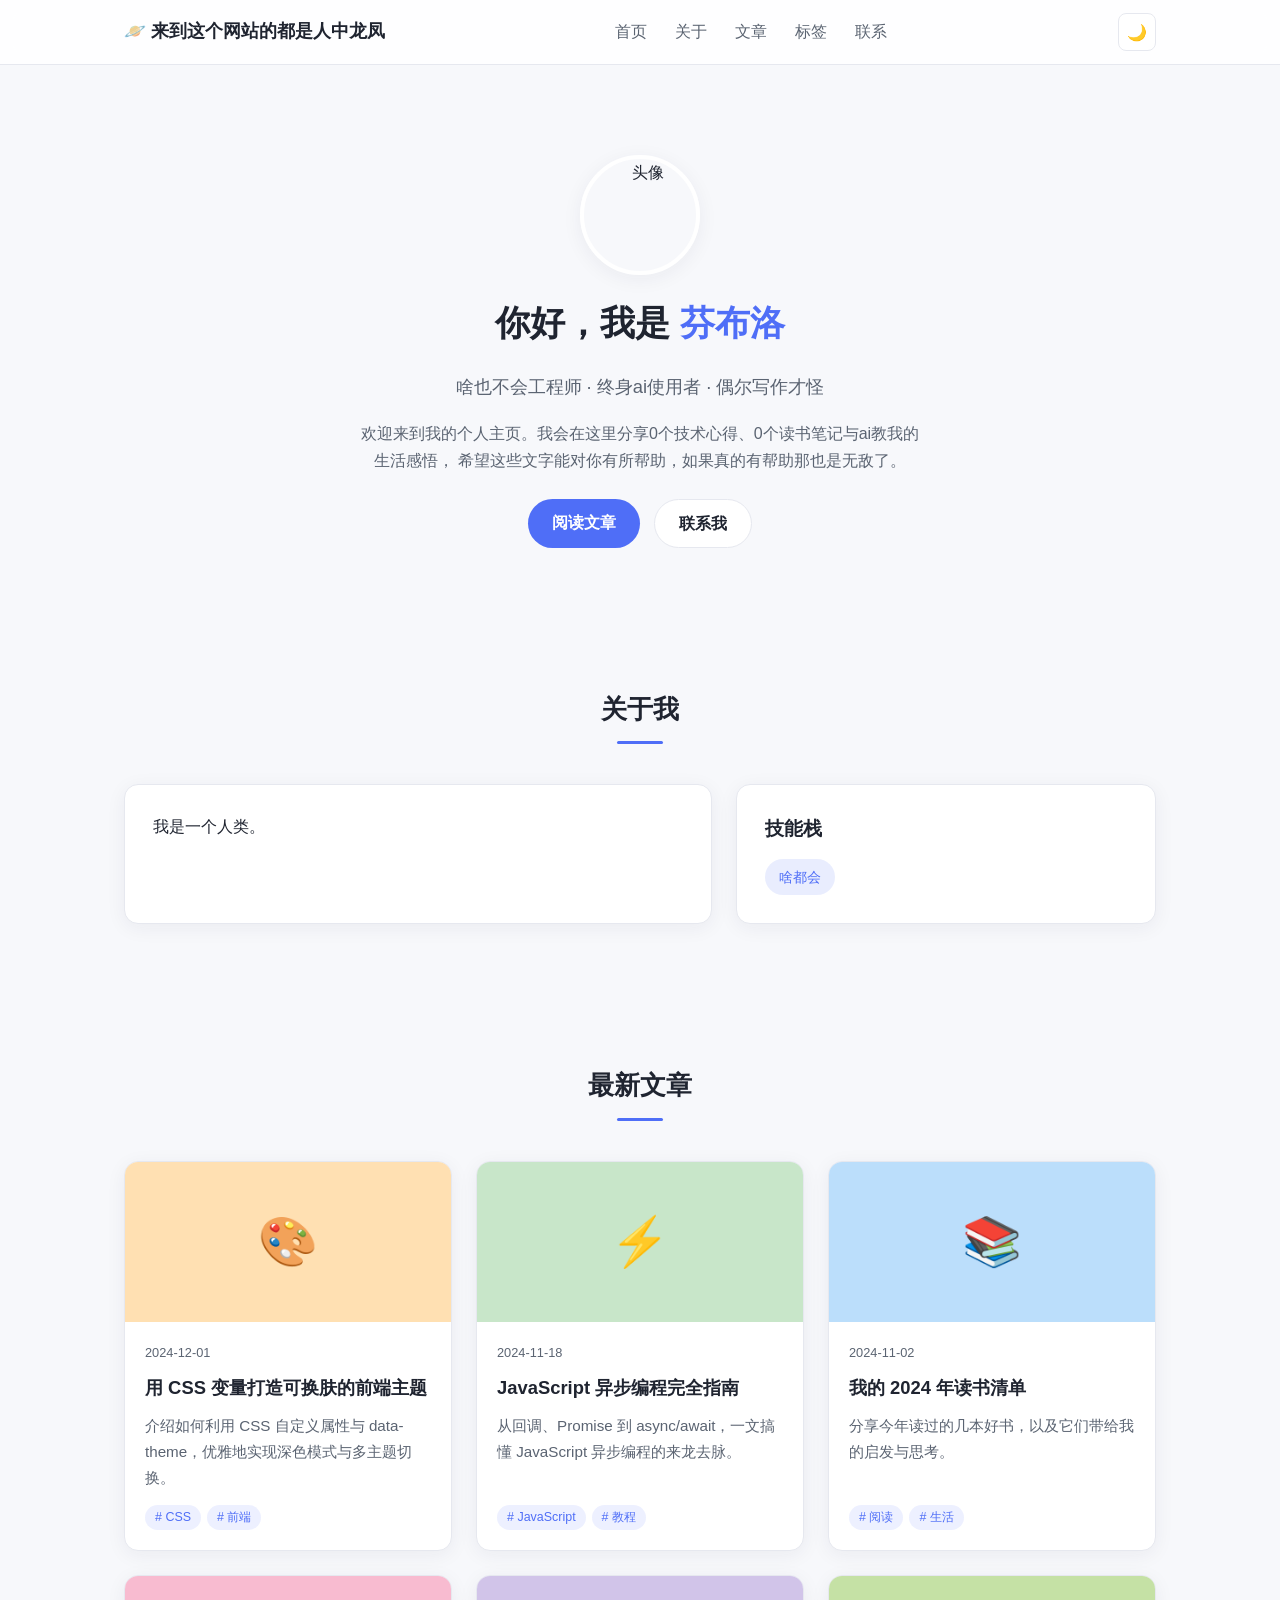
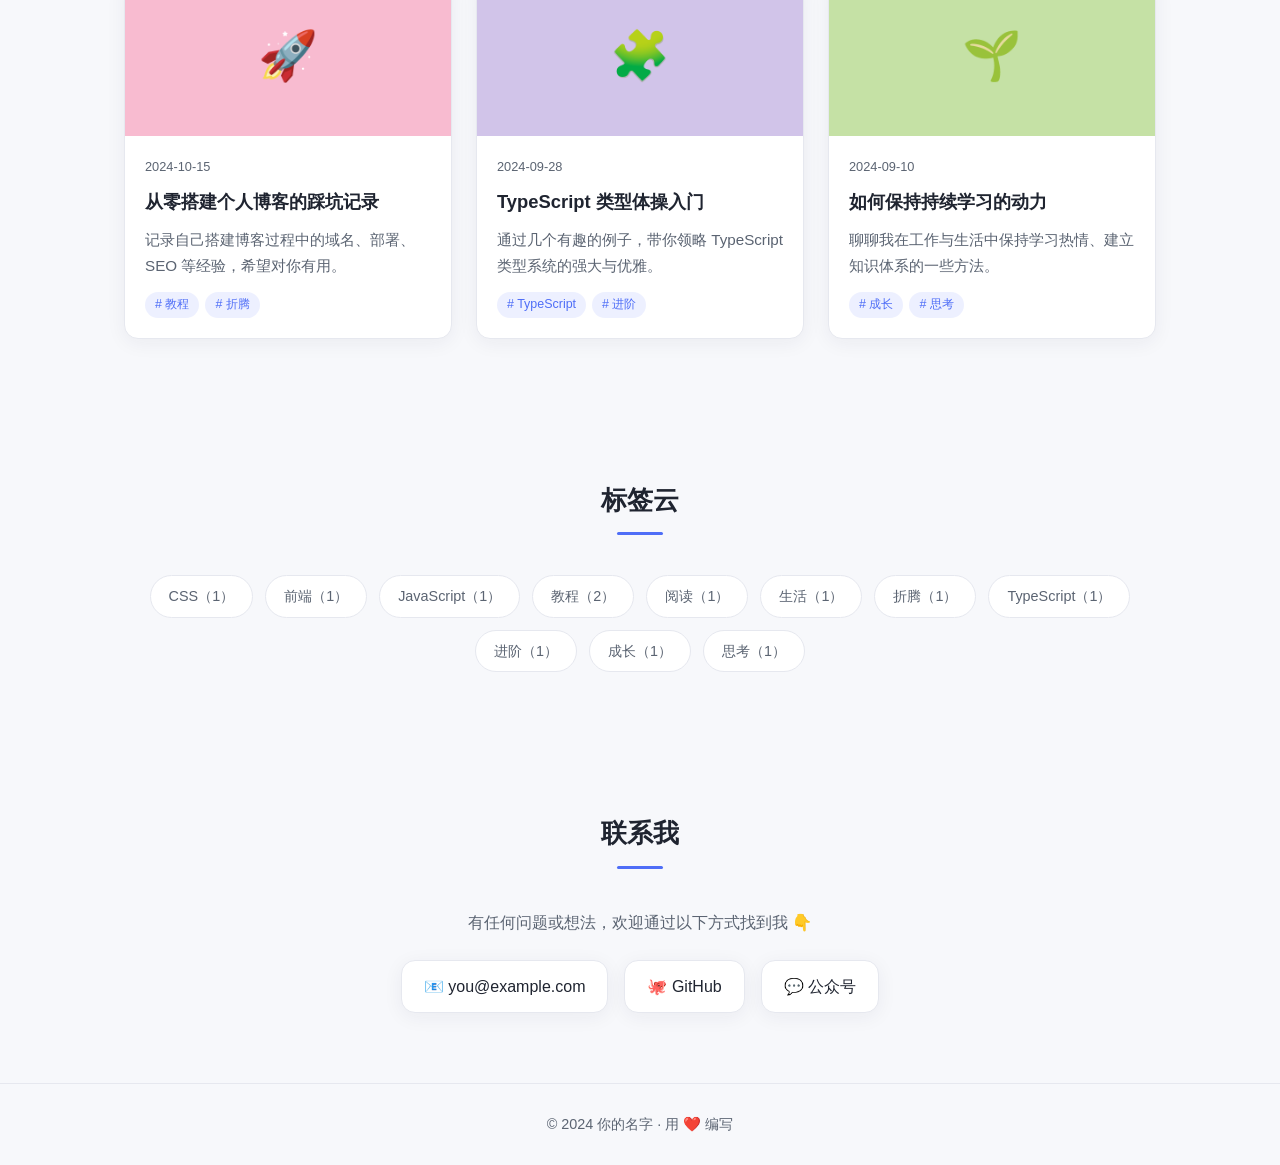
==== index.html @ d8d68918 "simplify about and remove social links" ====
<!DOCTYPE html>
<html lang="zh-CN" data-theme="light">
<head>
  <meta charset="UTF-8" />
  <meta name="viewport" content="width=device-width, initial-scale=1.0" />
  <meta name="description" content="个人博客主页 — 记录技术、生活与思考" />
  <title>来到这个网站的都是人中龙凤</title>
  <link rel="stylesheet" href="styles.css" />
</head>
<body>
  <header class="site-header">
    <div class="container header-inner">
      <a href="#top" class="logo">🪐 来到这个网站的都是人中龙凤</a>
      <nav class="main-nav" id="mainNav">
        <a href="#home">首页</a>
        <a href="#about">关于</a>
        <a href="#posts">文章</a>
        <a href="#tags">标签</a>
        <a href="#contact">联系</a>
      </nav>
      <div class="header-actions">
        <button class="theme-toggle" id="themeToggle" aria-label="切换主题">🌙</button>
        <button class="menu-toggle" id="menuToggle" aria-label="菜单">☰</button>
      </div>
    </div>
  </header>

  <main id="top">
    <!-- Hero -->
    <section class="hero" id="home">
      <div class="container hero-inner">
        <img class="avatar" src="https://api.dicebear.com/7.x/thumbs/svg?seed=blog" alt="头像" />
        <h1 class="hero-name">你好，我是 <span class="highlight">芬布洛</span></h1>
        <p class="hero-title">啥也不会工程师 · 终身ai使用者 · 偶尔写作才怪</p>
        <p class="hero-desc">
          欢迎来到我的个人主页。我会在这里分享0个技术心得、0个读书笔记与ai教我的生活感悟，
          希望这些文字能对你有所帮助，如果真的有帮助那也是无敌了。
        </p>
        <div class="hero-btns">
          <a class="btn btn-primary" href="#posts">阅读文章</a>
          <a class="btn btn-ghost" href="#contact">联系我</a>
        </div>
      </div>
    </section>

    <!-- About -->
    <section class="section" id="about">
      <div class="container">
        <h2 class="section-title">关于我</h2>
        <div class="about-grid">
          <div class="about-card">
            <p>我是一个人类。</p>
          </div>
          <div class="about-card">
            <h3>技能栈</h3>
            <div class="skills">
              <span class="skill">啥都会</span>
            </div>
          </div>
        </div>
      </div>
    </section>

    <!-- Posts -->
    <section class="section" id="posts">
      <div class="container">
        <h2 class="section-title">最新文章</h2>
        <div class="posts-grid" id="postsGrid"><!-- 由 JS 渲染 --></div>
      </div>
    </section>

    <!-- Tags -->
    <section class="section" id="tags">
      <div class="container">
        <h2 class="section-title">标签云</h2>
        <div class="tags-cloud" id="tagsCloud"></div>
      </div>
    </section>

    <!-- Contact -->
    <section class="section" id="contact">
      <div class="container">
        <h2 class="section-title">联系我</h2>
        <p class="contact-text">有任何问题或想法，欢迎通过以下方式找到我 👇</p>
        <div class="contact-links">
          <a class="contact-link" href="mailto:you@example.com">📧 you@example.com</a>
          <a class="contact-link" href="#">🐙 GitHub</a>
          <a class="contact-link" href="#">💬 公众号</a>
        </div>
      </div>
    </section>
  </main>

  <footer class="site-footer">
    <div class="container">
      <p>© 2024 你的名字 · 用 ❤️ 编写</p>
    </div>
  </footer>

  <script src="script.js"></script>
</body>
</html>
---- styles.css ----
:root {
  --bg: #f7f8fb;
  --surface: #ffffff;
  --text: #1f2430;
  --text-muted: #5b6472;
  --primary: #4f6ef7;
  --primary-hover: #3a56d6;
  --border: #e6e8ef;
  --shadow: 0 4px 20px rgba(30, 40, 70, 0.06);
  --radius: 14px;
  --max-w: 1080px;
}

[data-theme="dark"] {
  --bg: #12141c;
  --surface: #1b1e29;
  --text: #e8eaf1;
  --text-muted: #a3a9b8;
  --primary: #6c83ff;
  --primary-hover: #8094ff;
  --border: #2a2e3d;
  --shadow: 0 4px 20px rgba(0, 0, 0, 0.35);
}

* { box-sizing: border-box; margin: 0; padding: 0; }

html { scroll-behavior: smooth; }

body {
  font-family: -apple-system, BlinkMacSystemFont, "Segoe UI", "PingFang SC",
    "Hiragino Sans GB", "Microsoft YaHei", sans-serif;
  background: var(--bg);
  color: var(--text);
  line-height: 1.7;
  transition: background 0.3s, color 0.3s;
}

a { color: var(--primary); text-decoration: none; }
a:hover { color: var(--primary-hover); }

.container { max-width: var(--max-w); margin: 0 auto; padding: 0 24px; }

/* Header */
.site-header {
  position: sticky;
  top: 0;
  z-index: 100;
  background: color-mix(in srgb, var(--surface) 85%, transparent);
  backdrop-filter: blur(10px);
  border-bottom: 1px solid var(--border);
}
.header-inner { display: flex; align-items: center; justify-content: space-between; height: 64px; }
.logo { font-size: 1.1rem; font-weight: 700; color: var(--text); }
.main-nav { display: flex; gap: 28px; }
.main-nav a { color: var(--text-muted); font-weight: 500; }
.main-nav a:hover { color: var(--primary); }
.header-actions { display: flex; align-items: center; gap: 8px; }
.theme-toggle, .menu-toggle {
  border: 1px solid var(--border);
  background: var(--surface);
  color: var(--text);
  border-radius: 8px;
  width: 38px; height: 38px;
  cursor: pointer;
  font-size: 1rem;
}
.menu-toggle { display: none; }

/* Hero */
.hero { padding: 90px 0 70px; text-align: center; }
.hero-inner { display: flex; flex-direction: column; align-items: center; gap: 18px; }
.avatar { width: 120px; height: 120px; border-radius: 50%; border: 4px solid var(--surface); box-shadow: var(--shadow); }
.hero-name { font-size: 2.2rem; }
.highlight { color: var(--primary); }
.hero-title { font-size: 1.15rem; color: var(--text-muted); }
.hero-desc { max-width: 560px; color: var(--text-muted); }
.hero-btns { display: flex; gap: 14px; margin-top: 6px; }
.btn {
  padding: 10px 24px;
  border-radius: 999px;
  font-weight: 600;
  transition: all 0.2s;
}
.btn-primary { background: var(--primary); color: #fff; }
.btn-primary:hover { background: var(--primary-hover); color: #fff; }
.btn-ghost { border: 1px solid var(--border); color: var(--text); background: var(--surface); }
.btn-ghost:hover { border-color: var(--primary); color: var(--primary); }
.hero-social { display: flex; gap: 18px; color: var(--text-muted); }

/* Sections */
.section { padding: 70px 0; }
.section-title { font-size: 1.6rem; text-align: center; margin-bottom: 40px; position: relative; }
.section-title::after {
  content: ""; display: block; width: 46px; height: 3px;
  background: var(--primary); margin: 10px auto 0; border-radius: 2px;
}

/* About */
.about-grid { display: grid; grid-template-columns: 1.4fr 1fr; gap: 24px; }
.about-card {
  background: var(--surface); border: 1px solid var(--border);
  border-radius: var(--radius); padding: 28px; box-shadow: var(--shadow);
}
.about-card h3 { margin-bottom: 14px; }
.about-list { list-style: none; margin-top: 16px; }
.about-list li { padding: 4px 0; color: var(--text-muted); }
.skills { display: flex; flex-wrap: wrap; gap: 10px; }
.skill {
  background: color-mix(in srgb, var(--primary) 12%, transparent);
  color: var(--primary); padding: 6px 14px; border-radius: 999px;
  font-size: 0.9rem; font-weight: 500;
}

/* Posts */
.posts-grid { display: grid; grid-template-columns: repeat(auto-fill, minmax(280px, 1fr)); gap: 24px; }
.post-card {
  background: var(--surface); border: 1px solid var(--border);
  border-radius: var(--radius); overflow: hidden; box-shadow: var(--shadow);
  display: flex; flex-direction: column;
  transition: transform 0.2s, box-shadow 0.2s;
}
.post-card:hover { transform: translateY(-4px); box-shadow: 0 10px 28px rgba(30, 40, 70, 0.12); }
.post-cover { height: 160px; display: flex; align-items: center; justify-content: center; font-size: 3rem; }
.post-body { padding: 20px; flex: 1; display: flex; flex-direction: column; }
.post-date { font-size: 0.8rem; color: var(--text-muted); margin-bottom: 8px; }
.post-title { font-size: 1.15rem; margin-bottom: 10px; }
.post-title a { color: var(--text); }
.post-title a:hover { color: var(--primary); }
.post-excerpt { color: var(--text-muted); font-size: 0.95rem; flex: 1; }
.post-tags { display: flex; flex-wrap: wrap; gap: 6px; margin-top: 14px; }
.post-tag { font-size: 0.78rem; color: var(--primary); background: color-mix(in srgb, var(--primary) 10%, transparent); padding: 2px 10px; border-radius: 999px; }

/* Tags cloud */
.tags-cloud { display: flex; flex-wrap: wrap; justify-content: center; gap: 12px; }
.tag-pill {
  padding: 8px 18px; border-radius: 999px; border: 1px solid var(--border);
  background: var(--surface); cursor: pointer; font-size: 0.9rem;
  transition: all 0.2s; color: var(--text-muted);
}
.tag-pill:hover { border-color: var(--primary); color: var(--primary); }

/* Contact */
.contact-text { text-align: center; color: var(--text-muted); margin-bottom: 24px; }
.contact-links { display: flex; flex-wrap: wrap; justify-content: center; gap: 16px; }
.contact-link {
  padding: 12px 22px; border-radius: var(--radius); background: var(--surface);
  border: 1px solid var(--border); box-shadow: var(--shadow); color: var(--text);
}
.contact-link:hover { border-color: var(--primary); color: var(--primary); }

/* Footer */
.site-footer { border-top: 1px solid var(--border); padding: 28px 0; text-align: center; color: var(--text-muted); font-size: 0.9rem; }

/* Responsive */
@media (max-width: 720px) {
  .menu-toggle { display: block; }
  .main-nav {
    position: absolute; top: 64px; left: 0; right: 0;
    flex-direction: column; gap: 0;
    background: var(--surface); border-bottom: 1px solid var(--border);
    display: none;
  }
  .main-nav.open { display: flex; }
  .main-nav a { padding: 14px 24px; border-top: 1px solid var(--border); }
  .about-grid { grid-template-columns: 1fr; }
  .hero-name { font-size: 1.7rem; }
}
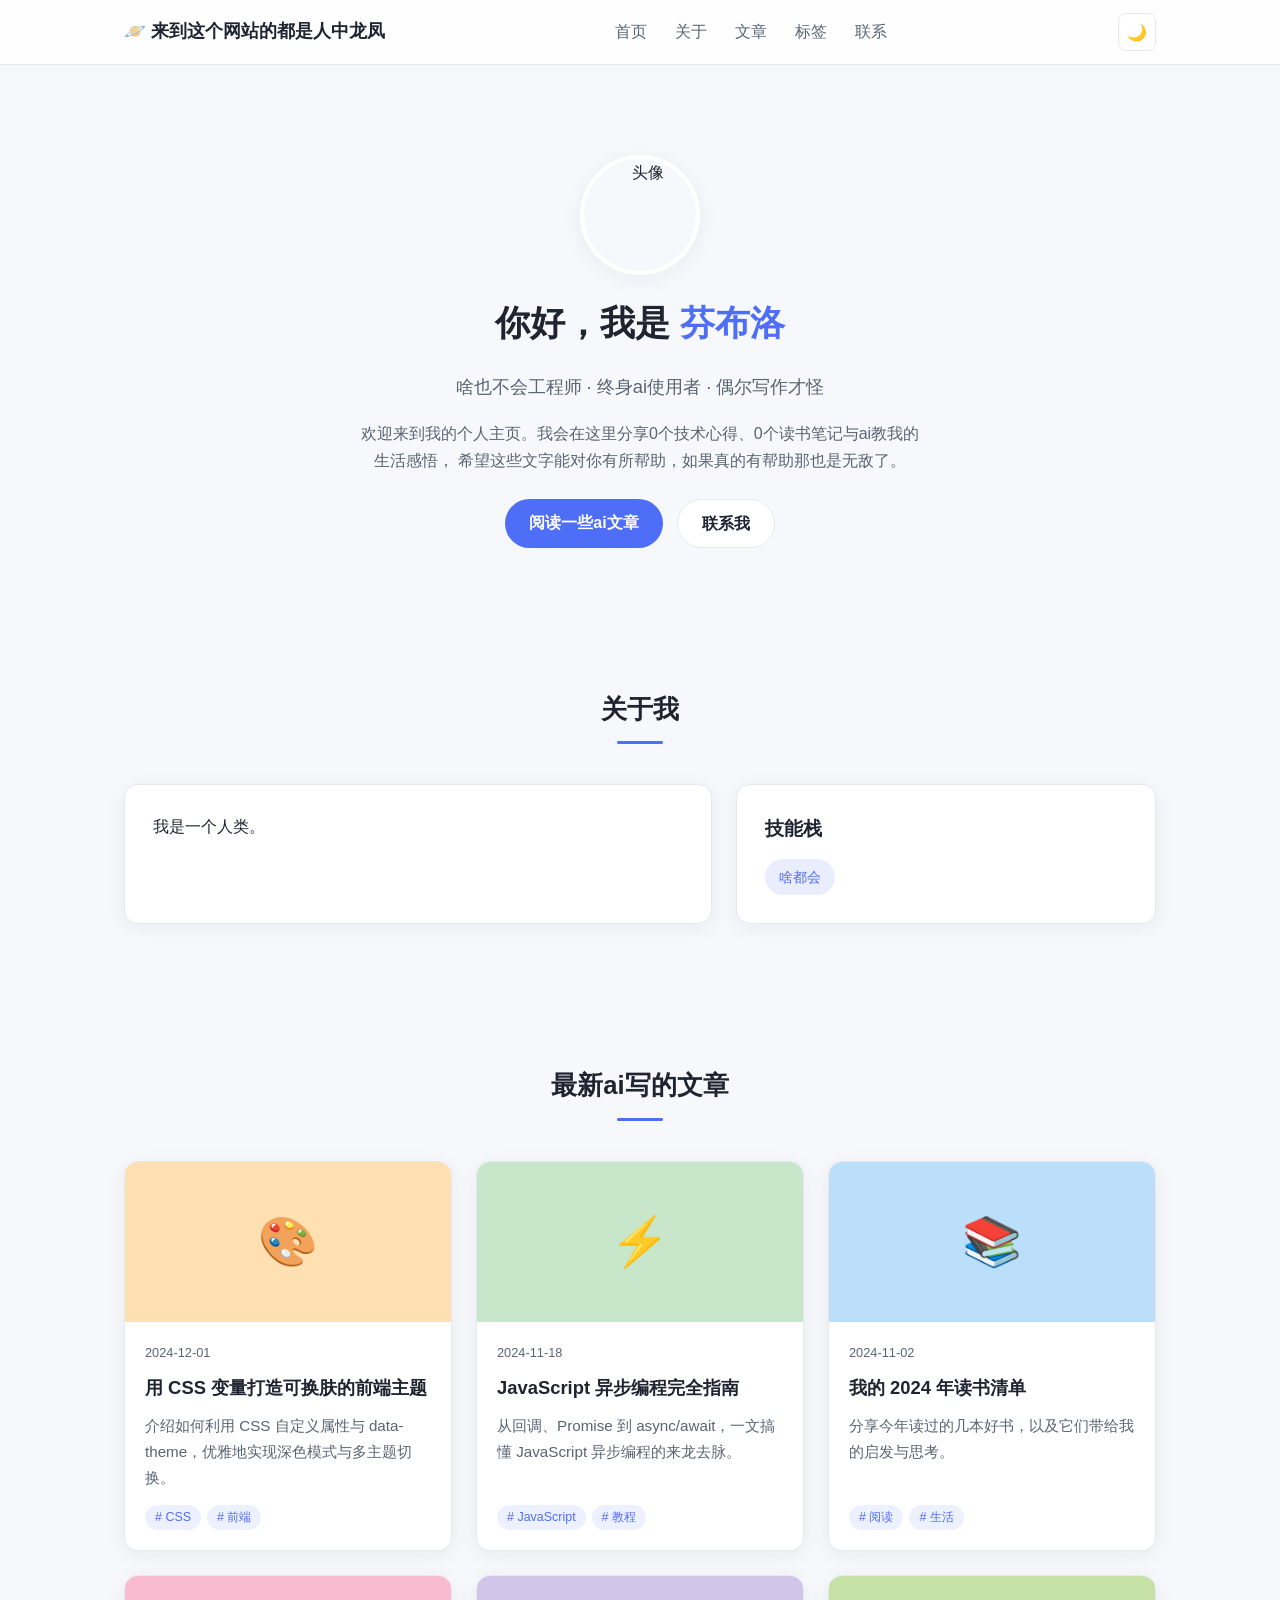
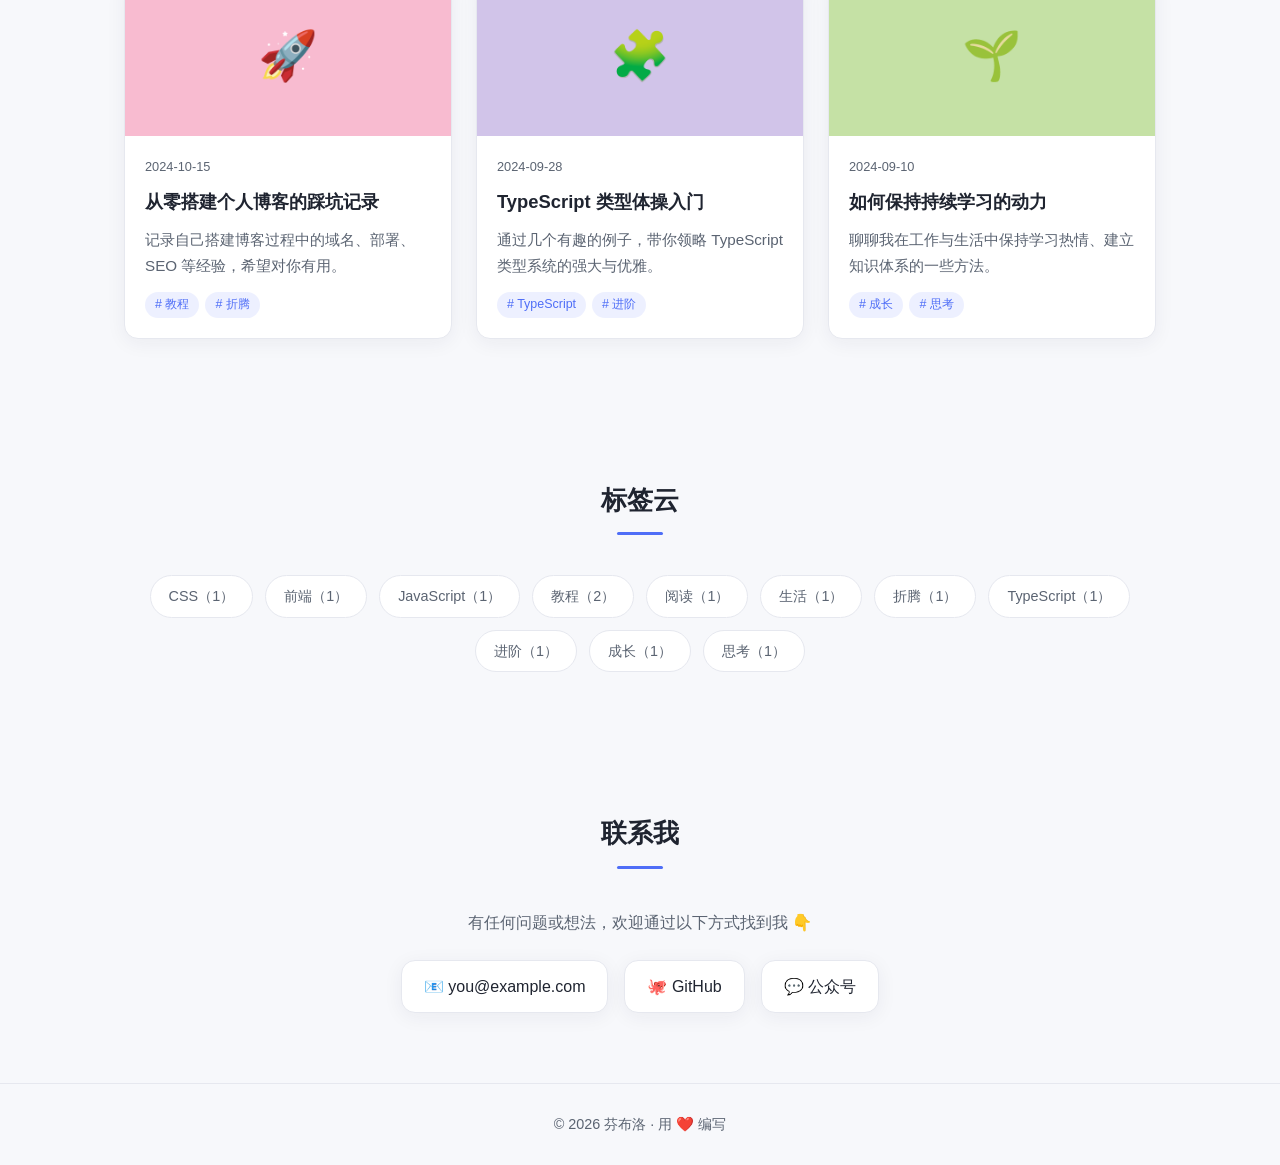
==== commit db90c698: "update index.html" ====
--- a/index.html
+++ b/index.html
@@ -37,7 +37,7 @@
           希望这些文字能对你有所帮助，如果真的有帮助那也是无敌了。
         </p>
         <div class="hero-btns">
-          <a class="btn btn-primary" href="#posts">阅读文章</a>
+          <a class="btn btn-primary" href="#posts">阅读一些ai文章</a>
           <a class="btn btn-ghost" href="#contact">联系我</a>
         </div>
       </div>
@@ -64,7 +64,7 @@
     <!-- Posts -->
     <section class="section" id="posts">
       <div class="container">
-        <h2 class="section-title">最新文章</h2>
+        <h2 class="section-title">最新ai写的文章</h2>
         <div class="posts-grid" id="postsGrid"><!-- 由 JS 渲染 --></div>
       </div>
     </section>
@@ -93,7 +93,7 @@
 
   <footer class="site-footer">
     <div class="container">
-      <p>© 2024 你的名字 · 用 ❤️ 编写</p>
+      <p>© 2026 芬布洛 · 用 ❤️ 编写</p>
     </div>
   </footer>
 
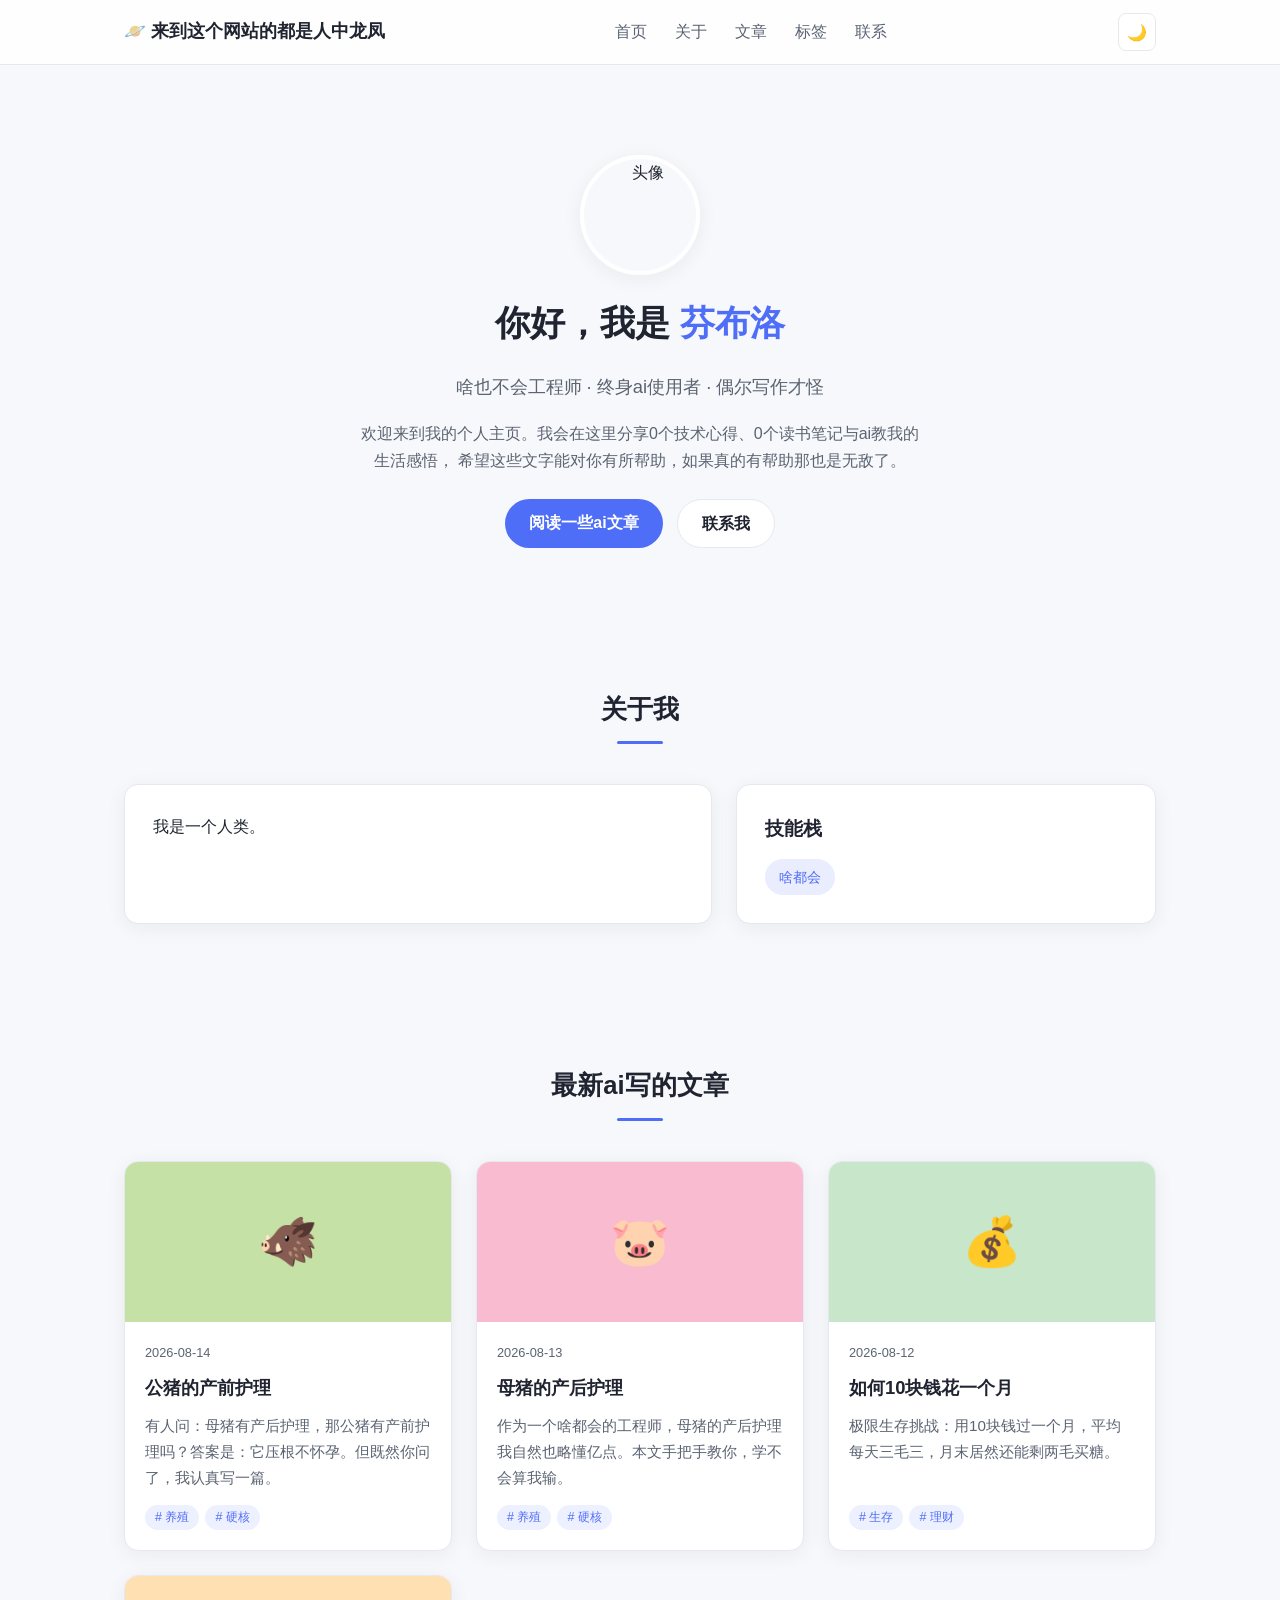
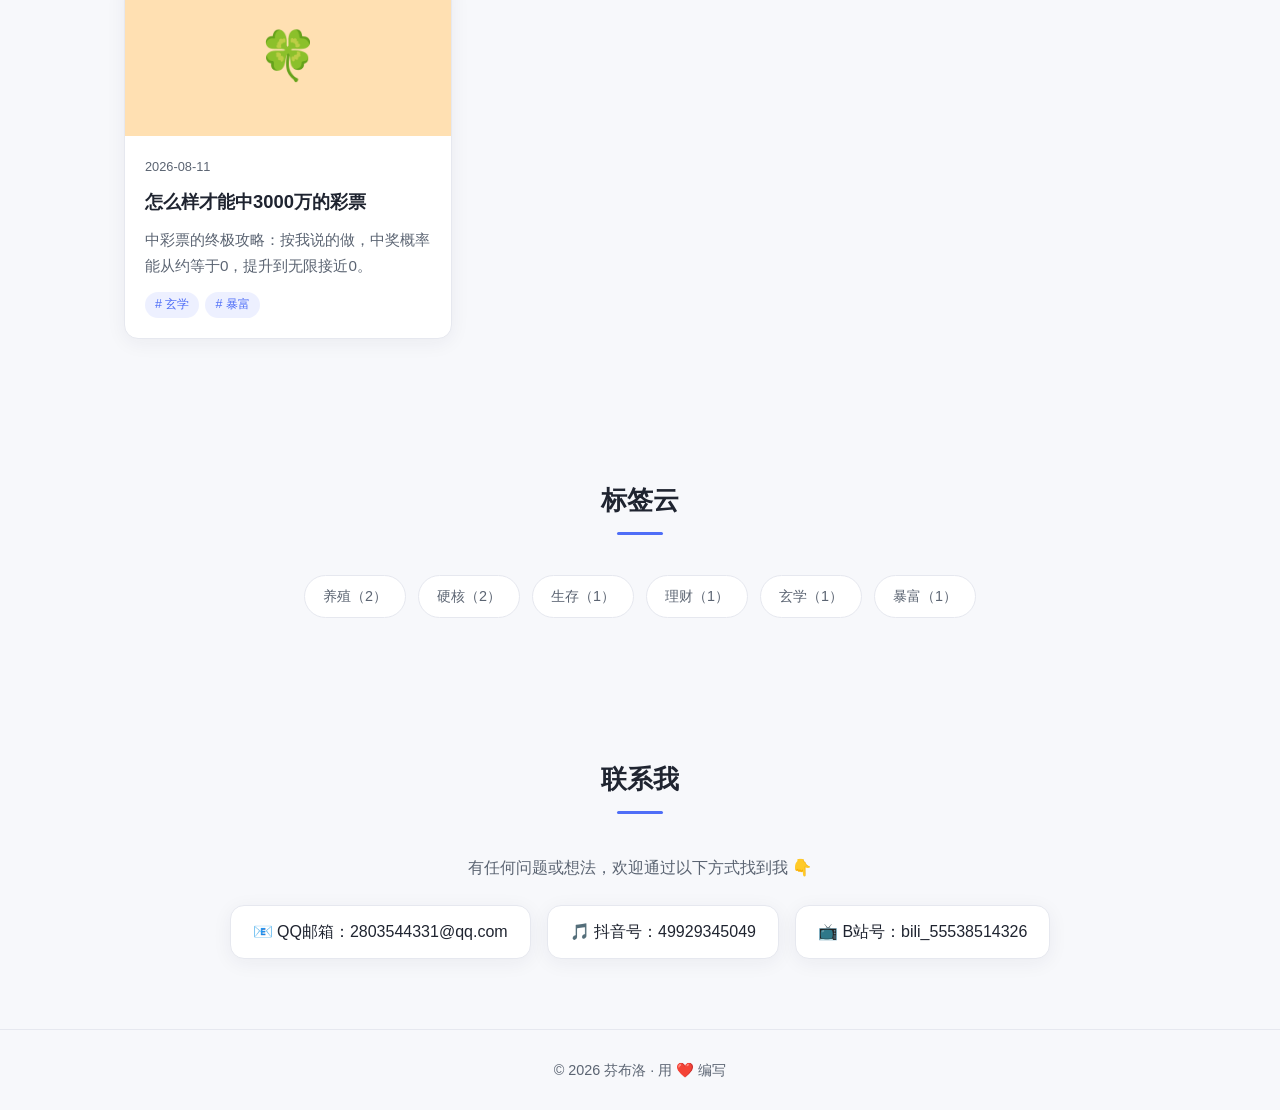
==== commit 672b1f13: "update contact info" ====
--- a/index.html
+++ b/index.html
@@ -83,9 +83,9 @@
         <h2 class="section-title">联系我</h2>
         <p class="contact-text">有任何问题或想法，欢迎通过以下方式找到我 👇</p>
         <div class="contact-links">
-          <a class="contact-link" href="mailto:you@example.com">📧 you@example.com</a>
-          <a class="contact-link" href="#">🐙 GitHub</a>
-          <a class="contact-link" href="#">💬 公众号</a>
+          <a class="contact-link" href="mailto:2803544331@qq.com">📧 QQ邮箱：2803544331@qq.com</a>
+          <a class="contact-link" href="https://www.douyin.com/" target="_blank" rel="noopener">🎵 抖音号：49929345049</a>
+          <a class="contact-link" href="https://space.bilibili.com/" target="_blank" rel="noopener">📺 B站号：bili_55538514326</a>
         </div>
       </div>
     </section>
--- a/styles.css
+++ b/styles.css
@@ -165,3 +165,18 @@
   .about-grid { grid-template-columns: 1fr; }
   .hero-name { font-size: 1.7rem; }
 }
+
+/* Article */
+.article-wrap { max-width: 780px; padding-top: 60px; padding-bottom: 80px; }
+.article { background: var(--surface); border: 1px solid var(--border); border-radius: var(--radius); padding: 44px; box-shadow: var(--shadow); }
+.article-meta { display: flex; align-items: center; justify-content: space-between; flex-wrap: wrap; gap: 10px; margin-bottom: 16px; }
+.article-title { font-size: 1.9rem; line-height: 1.3; margin-bottom: 24px; }
+.article-content p { margin-bottom: 18px; font-size: 1.05rem; }
+.article-content h2 { font-size: 1.3rem; margin: 28px 0 12px; }
+.article-content ul { margin: 0 0 18px 22px; }
+.article-content li { margin-bottom: 8px; }
+.article .btn { display: inline-block; margin-top: 26px; }
+@media (max-width: 720px) {
+  .article { padding: 24px 20px; }
+  .article-title { font-size: 1.5rem; }
+}
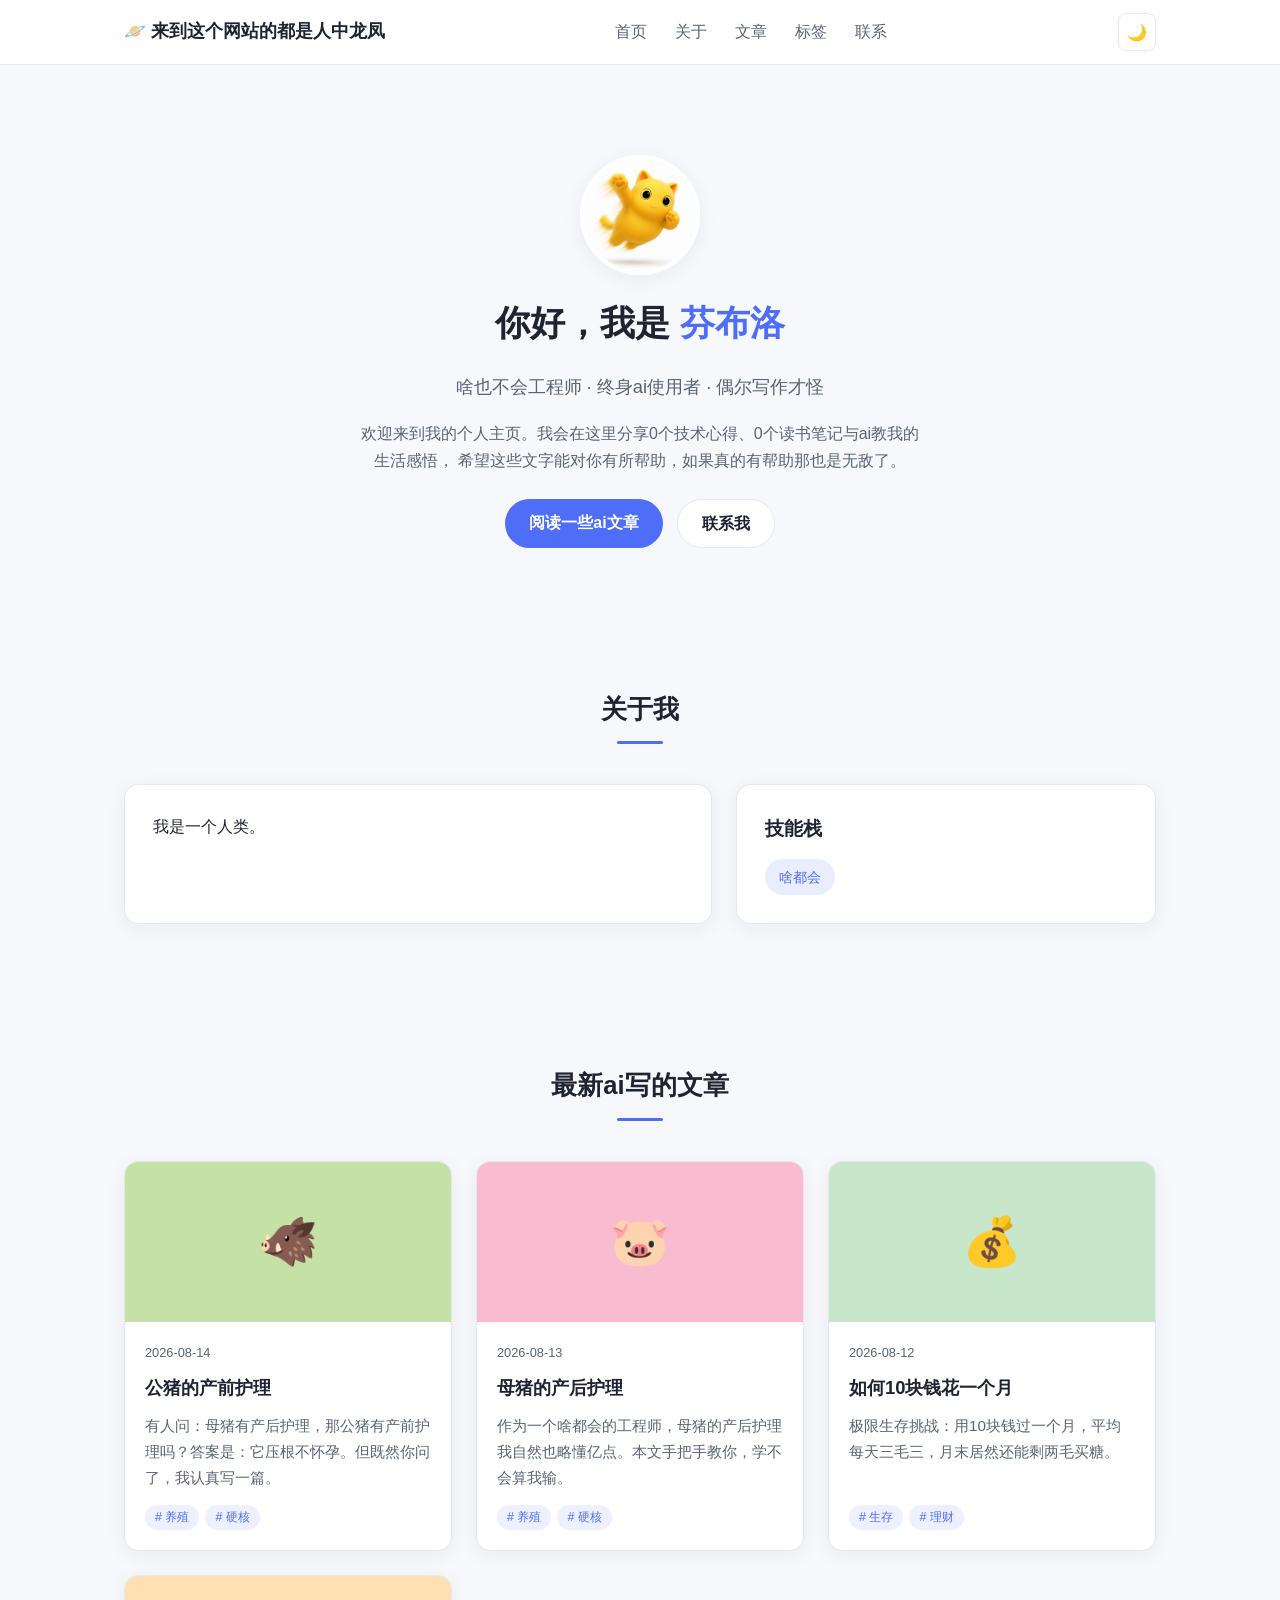
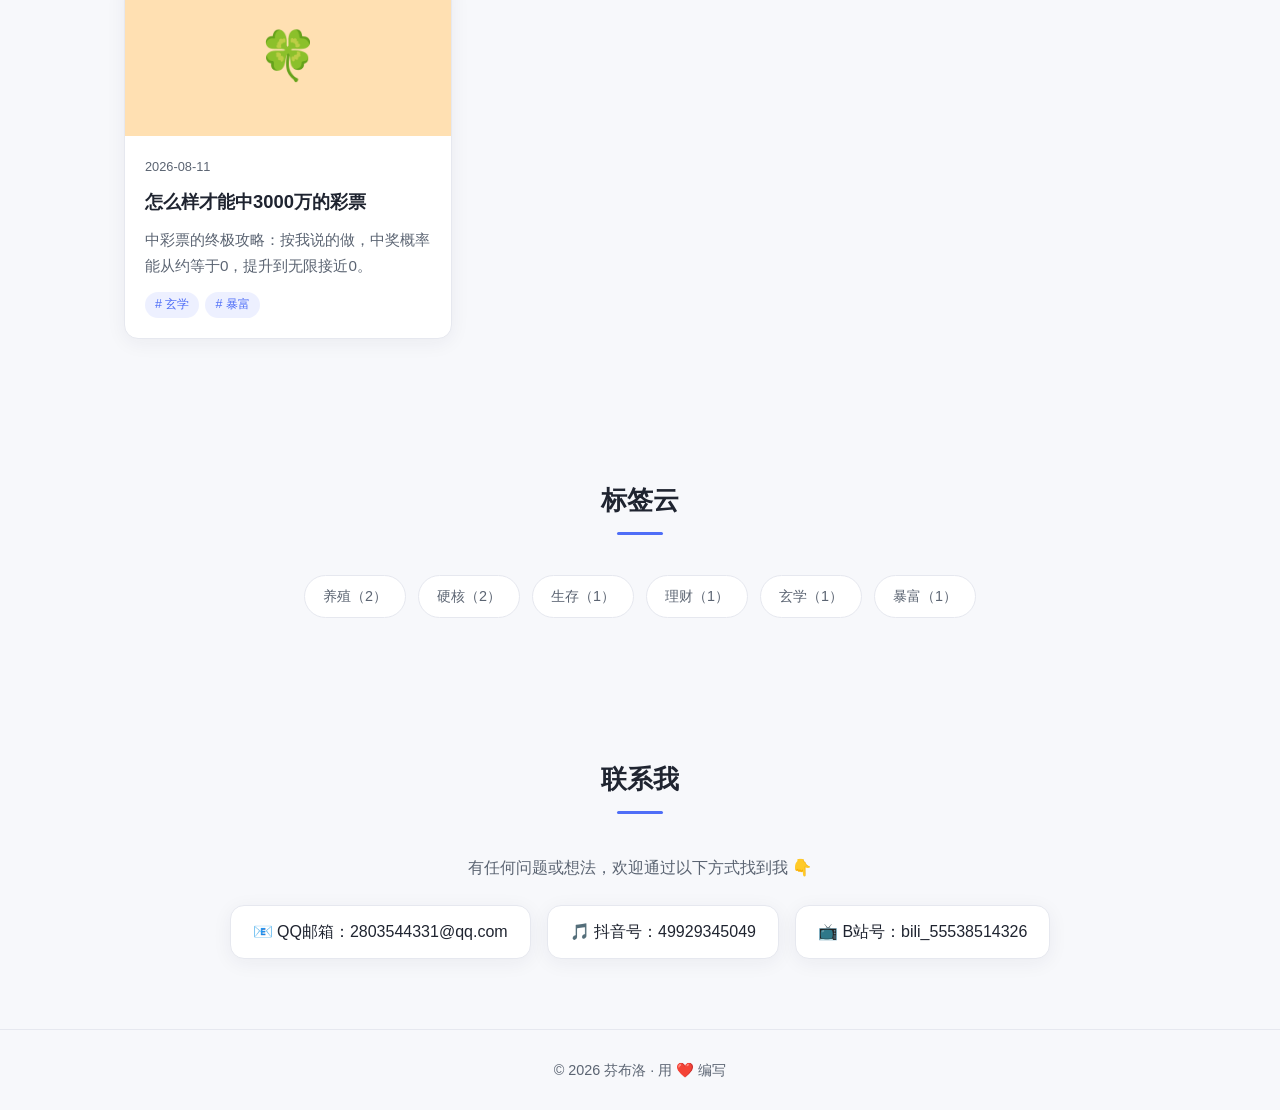
==== commit 48526552: "use nailong.png as avatar" ====
--- a/index.html
+++ b/index.html
@@ -29,7 +29,7 @@
     <!-- Hero -->
     <section class="hero" id="home">
       <div class="container hero-inner">
-        <img class="avatar" src="https://api.dicebear.com/7.x/thumbs/svg?seed=blog" alt="头像" />
+        <img class="avatar" src="nailong.png" alt="头像" />
         <h1 class="hero-name">你好，我是 <span class="highlight">芬布洛</span></h1>
         <p class="hero-title">啥也不会工程师 · 终身ai使用者 · 偶尔写作才怪</p>
         <p class="hero-desc">
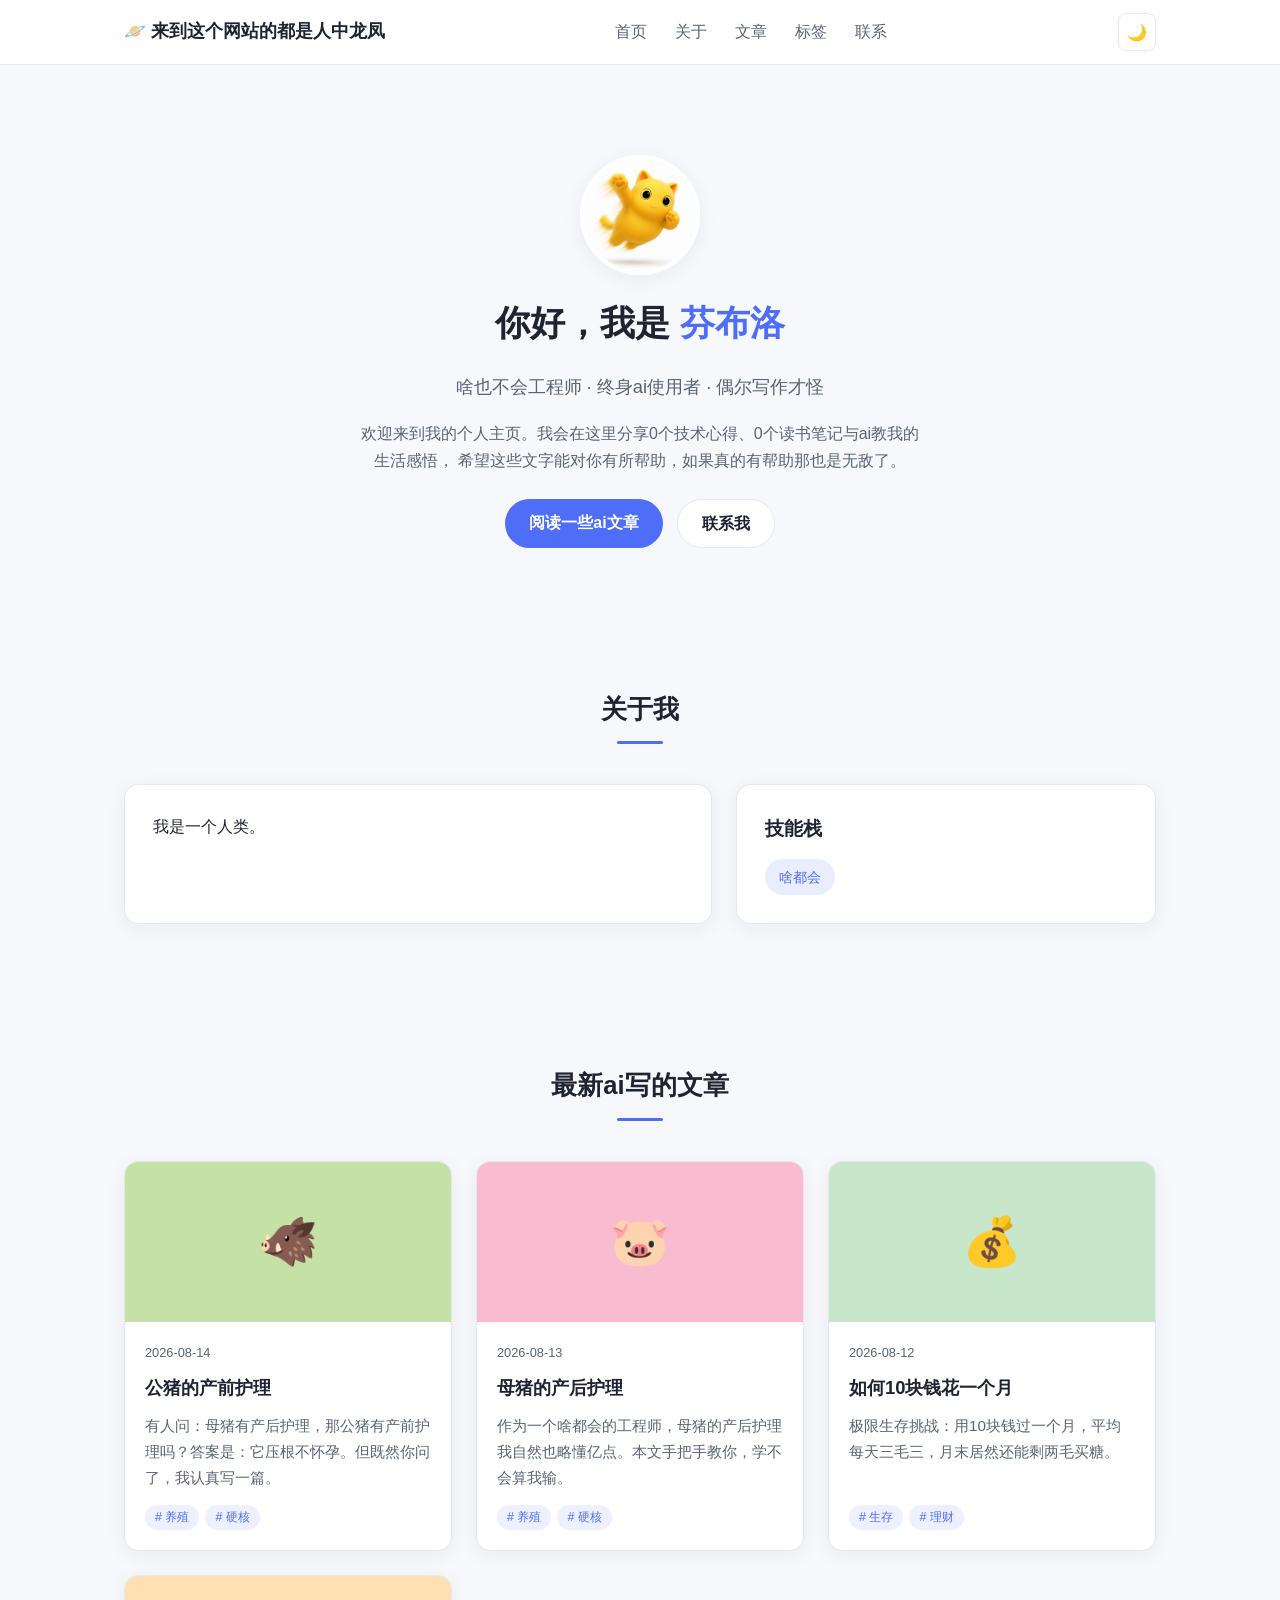
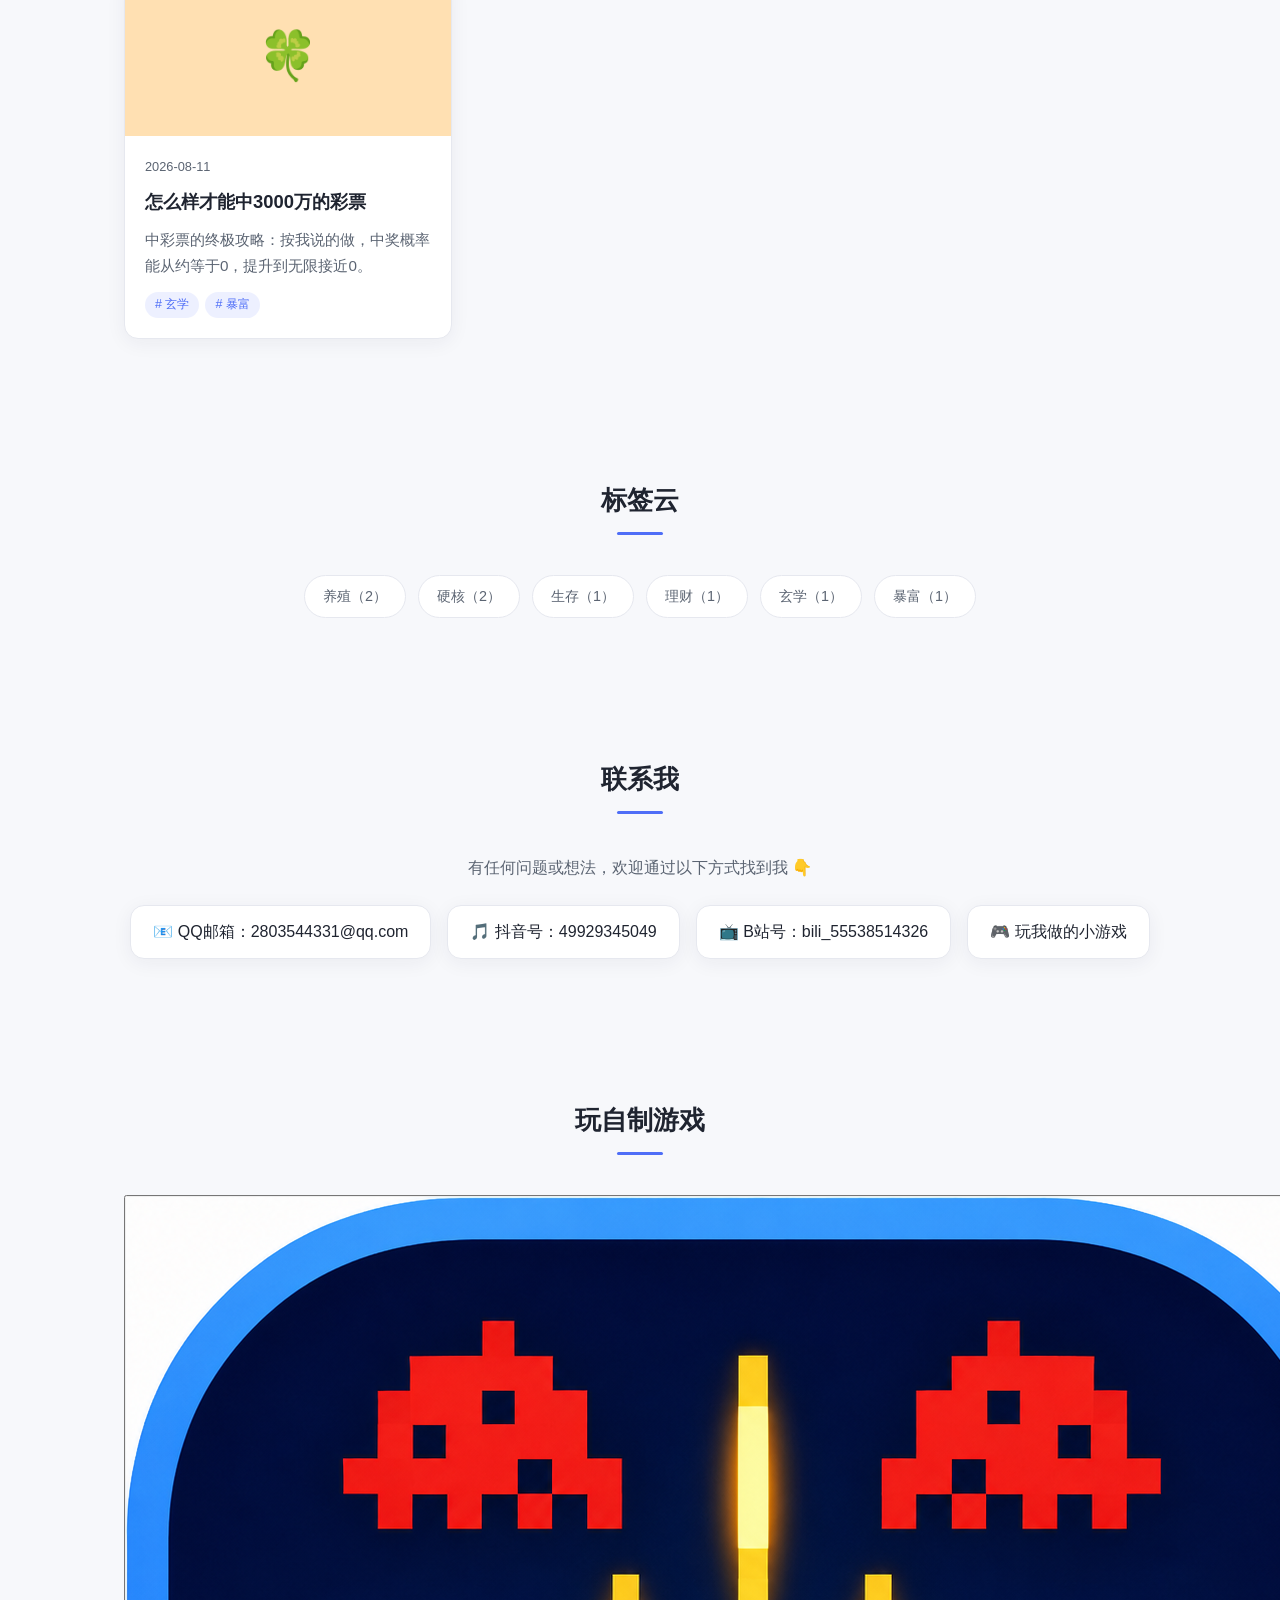
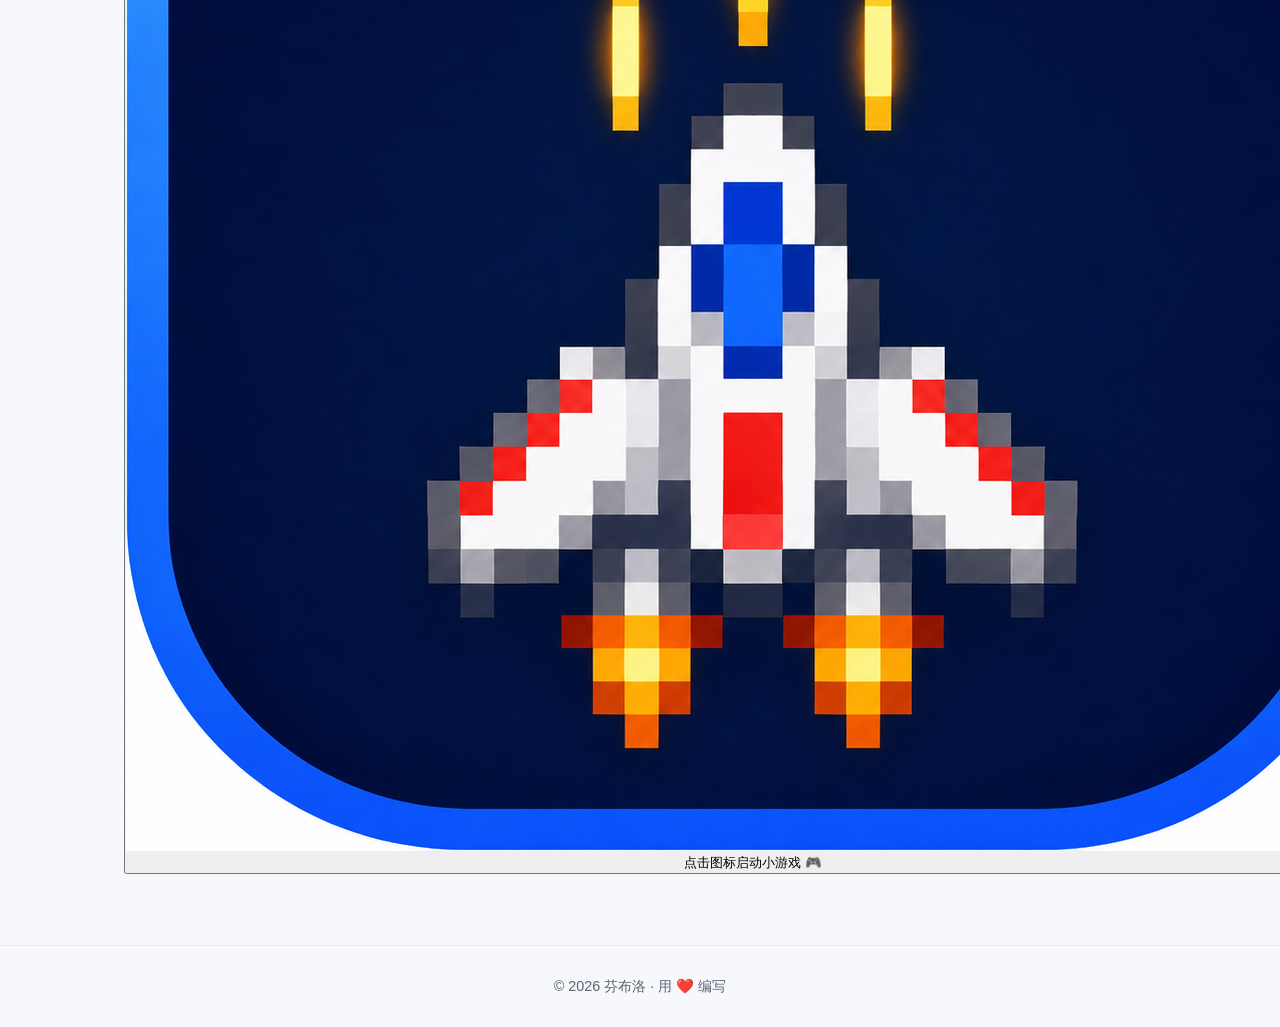
==== commit 2b550d0c: "add game section" ====
--- a/index.html
+++ b/index.html
@@ -86,6 +86,26 @@
           <a class="contact-link" href="mailto:2803544331@qq.com">📧 QQ邮箱：2803544331@qq.com</a>
           <a class="contact-link" href="https://www.douyin.com/" target="_blank" rel="noopener">🎵 抖音号：49929345049</a>
           <a class="contact-link" href="https://space.bilibili.com/" target="_blank" rel="noopener">📺 B站号：bili_55538514326</a>
+          <a class="contact-link" href="#game">🎮 玩我做的小游戏</a>
+        </div>
+      </div>
+    </section>
+
+    <!-- Game -->
+    <section class="section" id="game">
+      <div class="container">
+        <h2 class="section-title">玩自制游戏</h2>
+        <div class="game-box">
+          <button class="game-cover" id="gameCover" title="点击启动小游戏">
+            <img class="game-icon" src="tb.png" alt="小游戏图标" />
+            <span class="game-hint">点击图标启动小游戏 🎮</span>
+          </button>
+          <div class="game-player" id="gamePlayer" style="display:none;">
+            <div class="game-toolbar">
+              <button class="btn btn-ghost" id="gameClose">✕ 关闭游戏</button>
+            </div>
+            <iframe id="gameFrame" class="game-frame" title="小游戏" allow="fullscreen"></iframe>
+          </div>
         </div>
       </div>
     </section>
@@ -98,5 +118,25 @@
   </footer>
 
   <script src="script.js"></script>
+  <script>
+    (function () {
+      var cover = document.getElementById('gameCover');
+      var player = document.getElementById('gamePlayer');
+      var frame = document.getElementById('gameFrame');
+      var closeBtn = document.getElementById('gameClose');
+      function launch() {
+        frame.src = 'game.html';
+        cover.style.display = 'none';
+        player.style.display = 'block';
+      }
+      function closeGame() {
+        frame.src = 'about:blank';
+        player.style.display = 'none';
+        cover.style.display = 'flex';
+      }
+      cover.addEventListener('click', launch);
+      closeBtn.addEventListener('click', closeGame);
+    })();
+  </script>
 </body>
 </html>
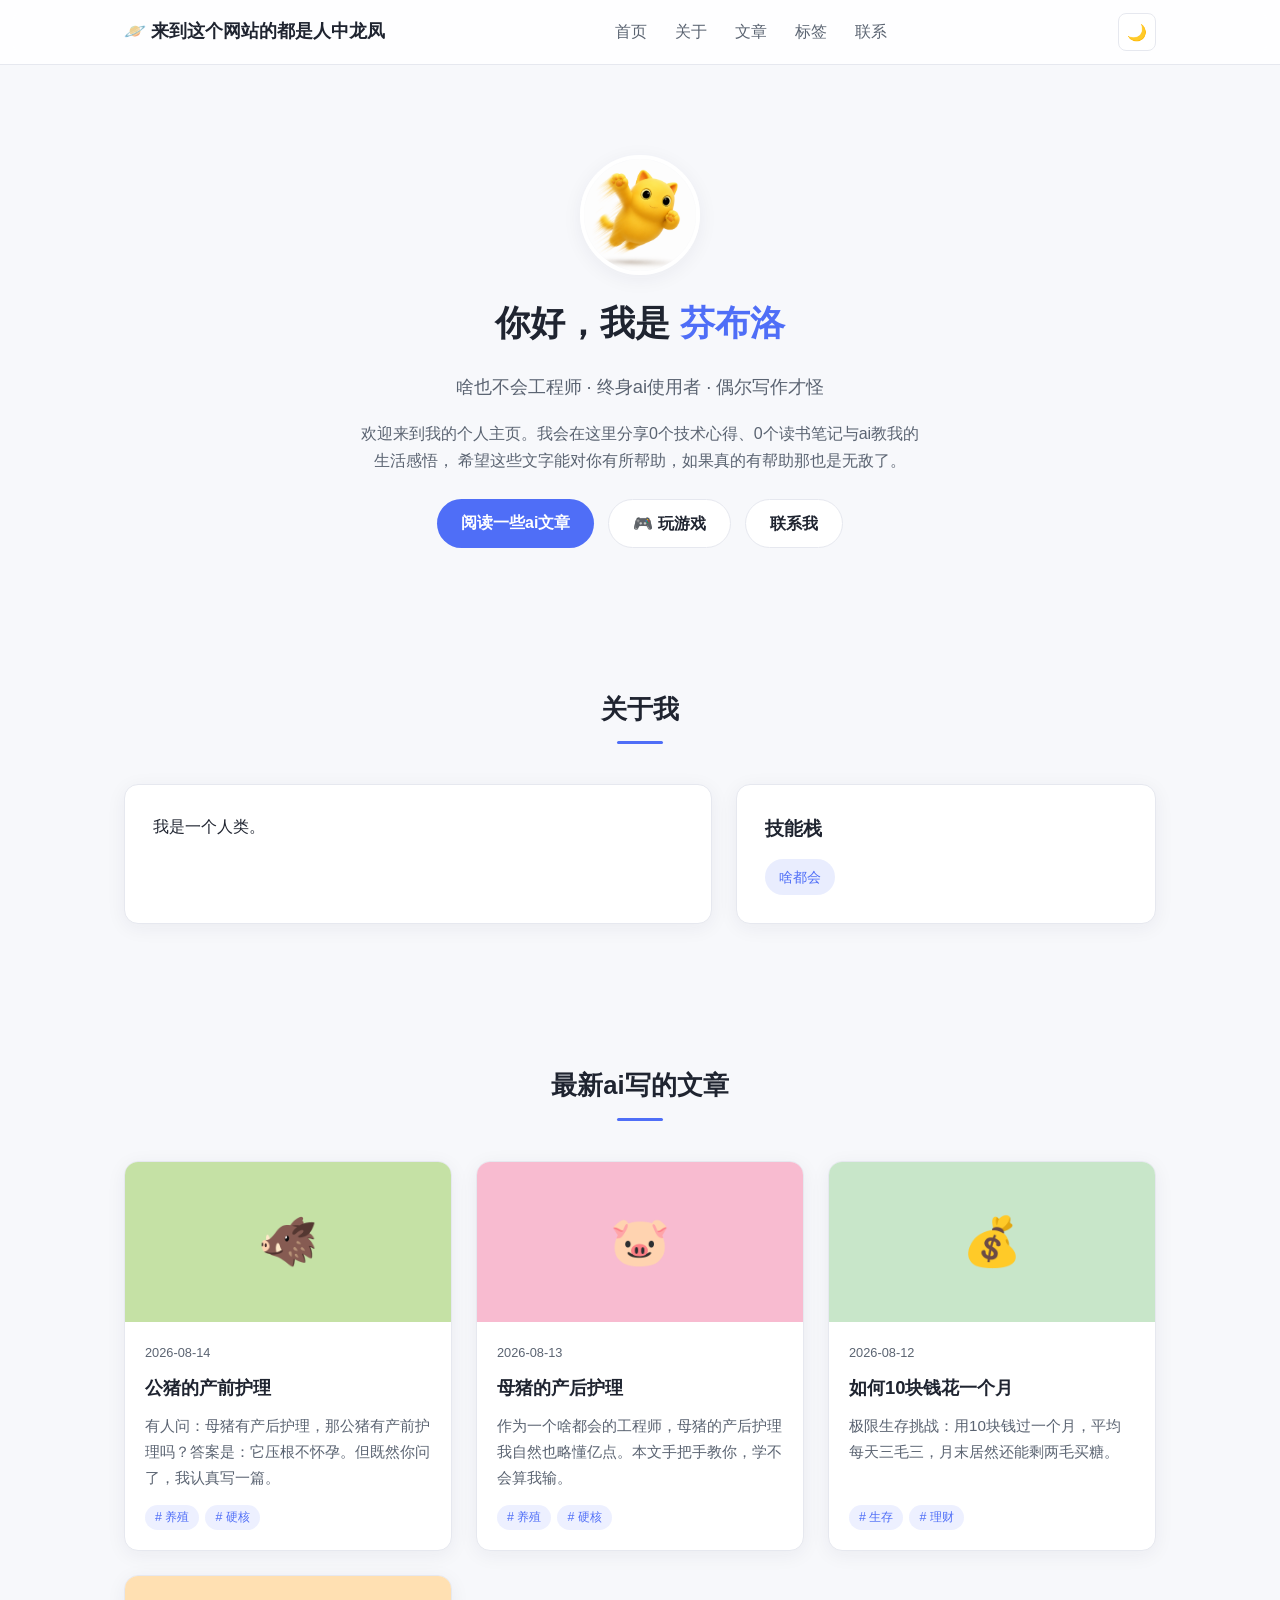
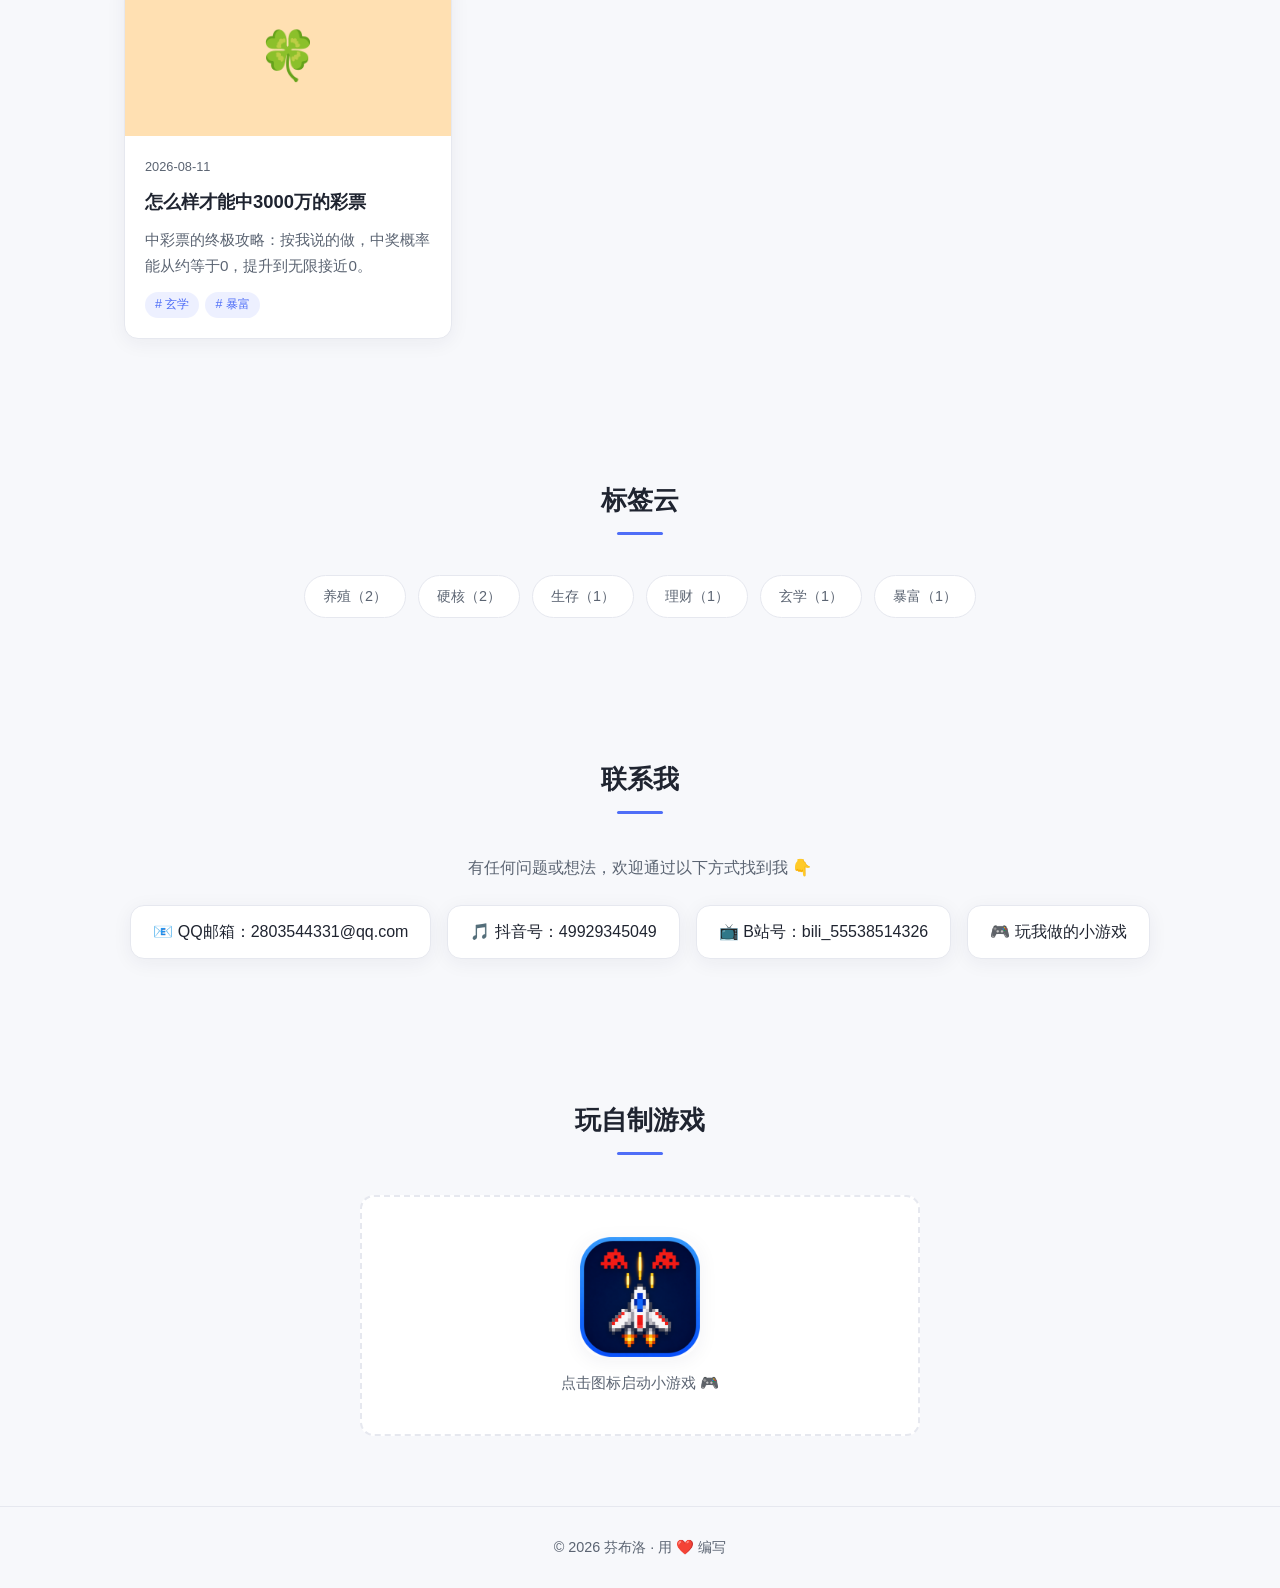
==== commit d7947cd6: "add game button in hero" ====
--- a/index.html
+++ b/index.html
@@ -38,6 +38,7 @@
         </p>
         <div class="hero-btns">
           <a class="btn btn-primary" href="#posts">阅读一些ai文章</a>
+          <a class="btn btn-ghost" href="#game">🎮 玩游戏</a>
           <a class="btn btn-ghost" href="#contact">联系我</a>
         </div>
       </div>
--- a/styles.css
+++ b/styles.css
@@ -148,6 +148,27 @@
 }
 .contact-link:hover { border-color: var(--primary); color: var(--primary); }
 
+/* Game */
+.game-box {
+  max-width: 560px; margin: 0 auto;
+  display: flex; flex-direction: column; align-items: center; gap: 20px;
+}
+.game-cover {
+  width: 100%; border: 2px dashed var(--border); border-radius: var(--radius);
+  background: var(--surface); cursor: pointer; padding: 40px 24px;
+  display: flex; flex-direction: column; align-items: center; gap: 16px;
+  transition: border-color 0.2s, box-shadow 0.2s;
+}
+.game-cover:hover { border-color: var(--primary); box-shadow: var(--shadow); }
+.game-icon { width: 120px; height: 120px; border-radius: 24px; box-shadow: var(--shadow); }
+.game-hint { color: var(--text-muted); font-size: 0.95rem; }
+.game-player { width: 100%; }
+.game-toolbar { display: flex; justify-content: flex-end; margin-bottom: 12px; }
+.game-frame {
+  width: 100%; height: 720px; border: 1px solid var(--border);
+  border-radius: var(--radius); background: #0a0a1a;
+}
+
 /* Footer */
 .site-footer { border-top: 1px solid var(--border); padding: 28px 0; text-align: center; color: var(--text-muted); font-size: 0.9rem; }
 
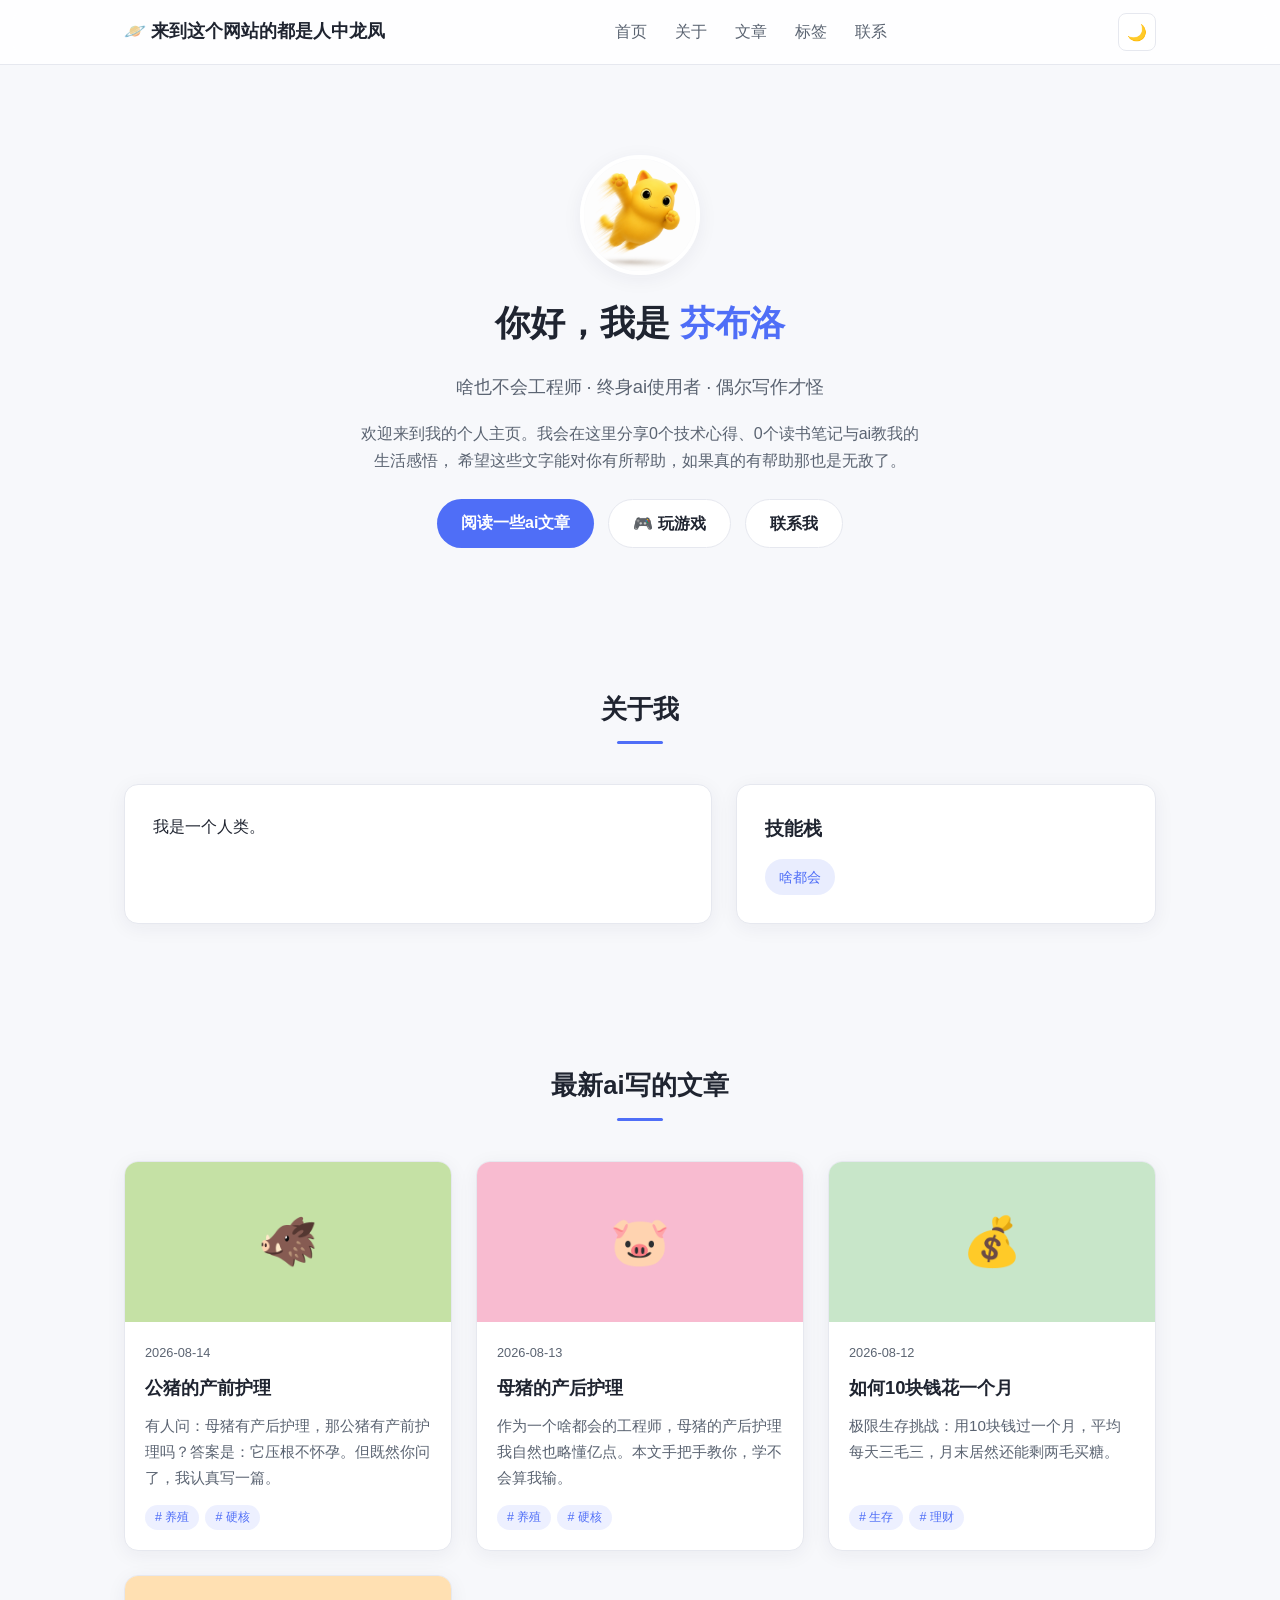
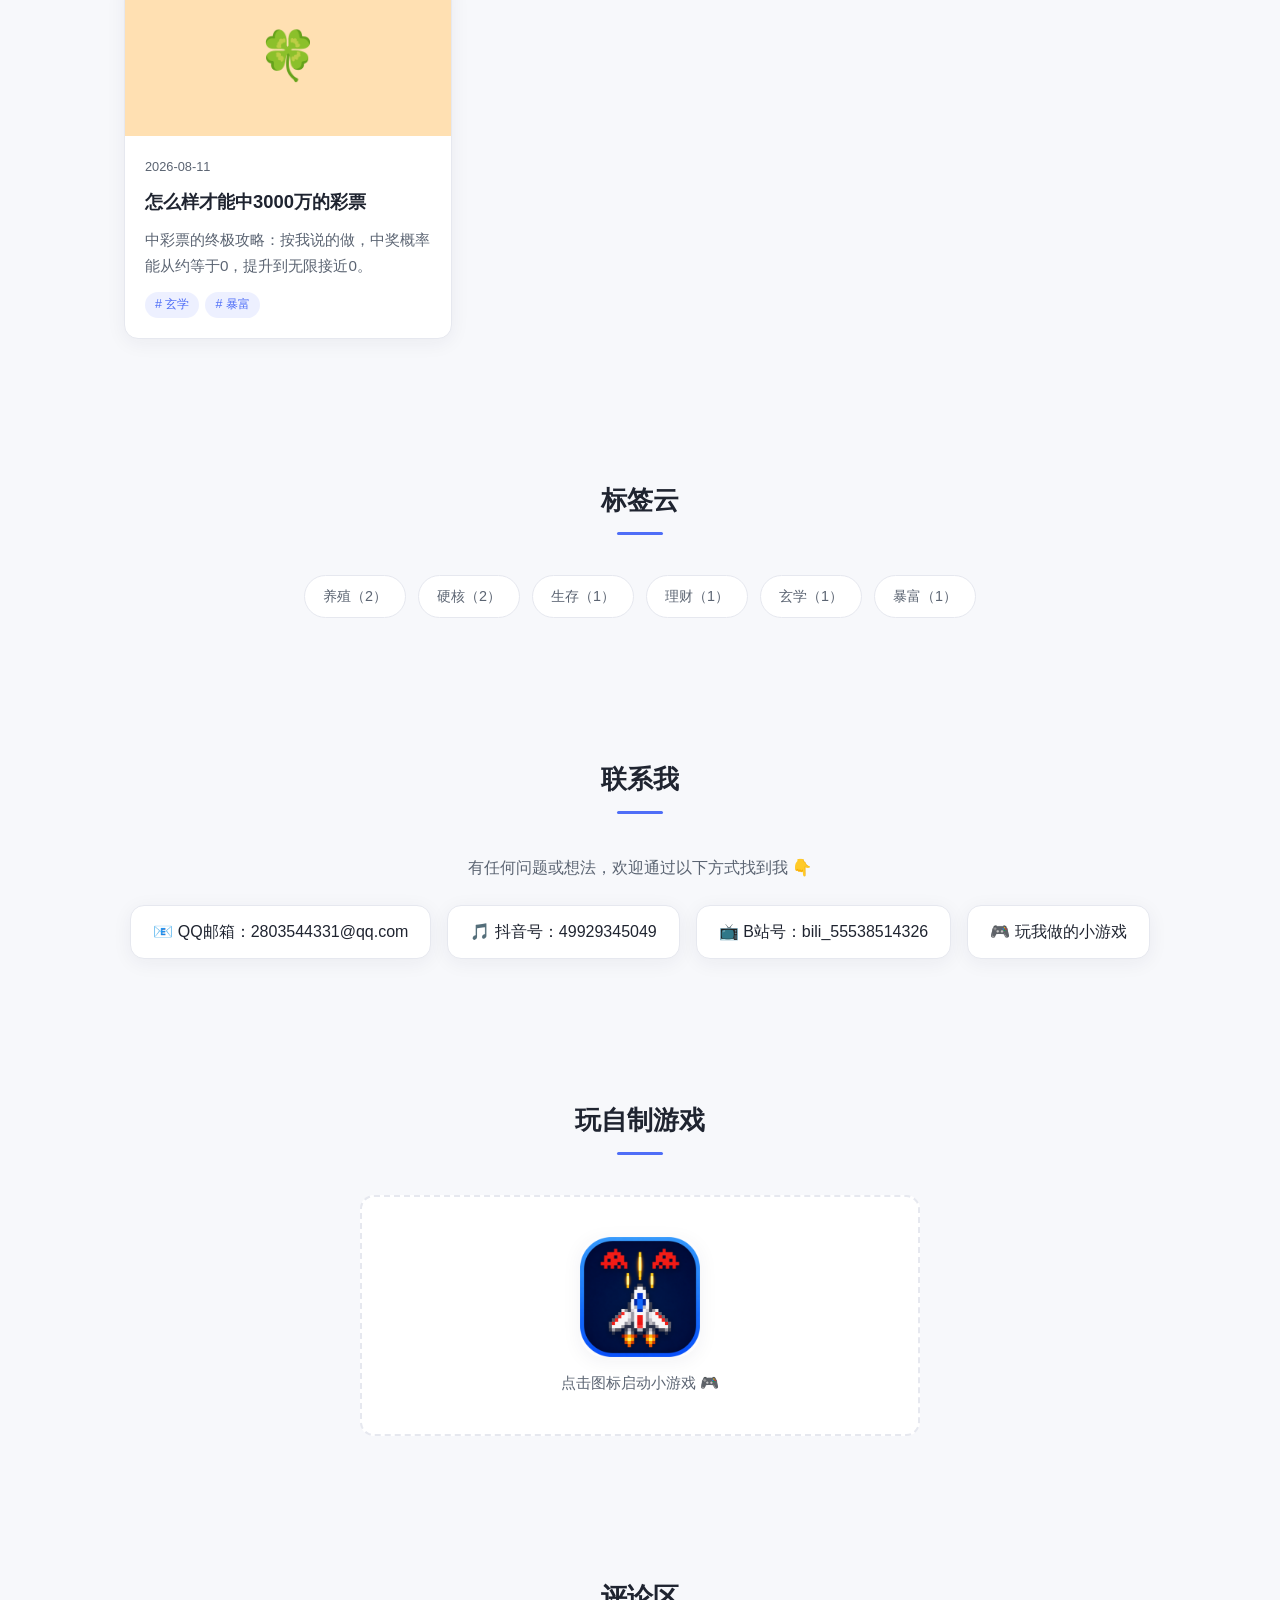
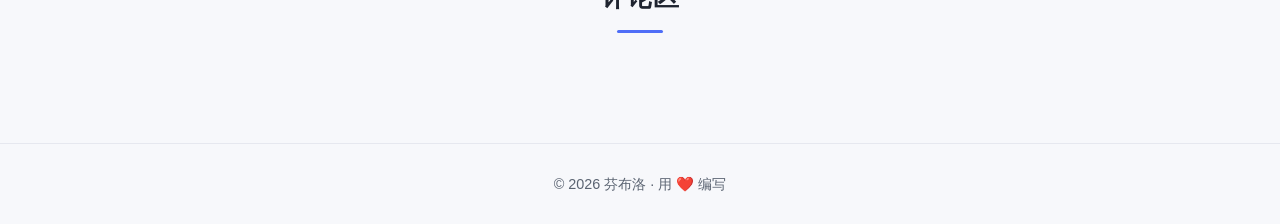
==== commit b6a76f3d: "add giscus comments" ====
--- a/index.html
+++ b/index.html
@@ -112,6 +112,30 @@
     </section>
   </main>
 
+  <!-- Comments -->
+  <section class="section" id="comments">
+    <div class="container comments-container">
+      <h2 class="section-title">评论区</h2>
+      <div class="giscus-wrap">
+        <script src="https://giscus.app/client.js"
+                data-repo="buu06481-spec/buu06481-spec.github.io"
+                data-repo-id="R_kgDOT3i78A"
+                data-category="General"
+                data-category-id="DIC_kwDOT3i78M4DDTr8"
+                data-mapping="pathname"
+                data-strict="0"
+                data-reactions-enabled="1"
+                data-emit-metadata="0"
+                data-input-position="top"
+                data-theme="preferred_color_scheme"
+                data-lang="zh-CN"
+                crossorigin="anonymous"
+                async>
+        </script>
+      </div>
+    </div>
+  </section>
+
   <footer class="site-footer">
     <div class="container">
       <p>© 2026 芬布洛 · 用 ❤️ 编写</p>
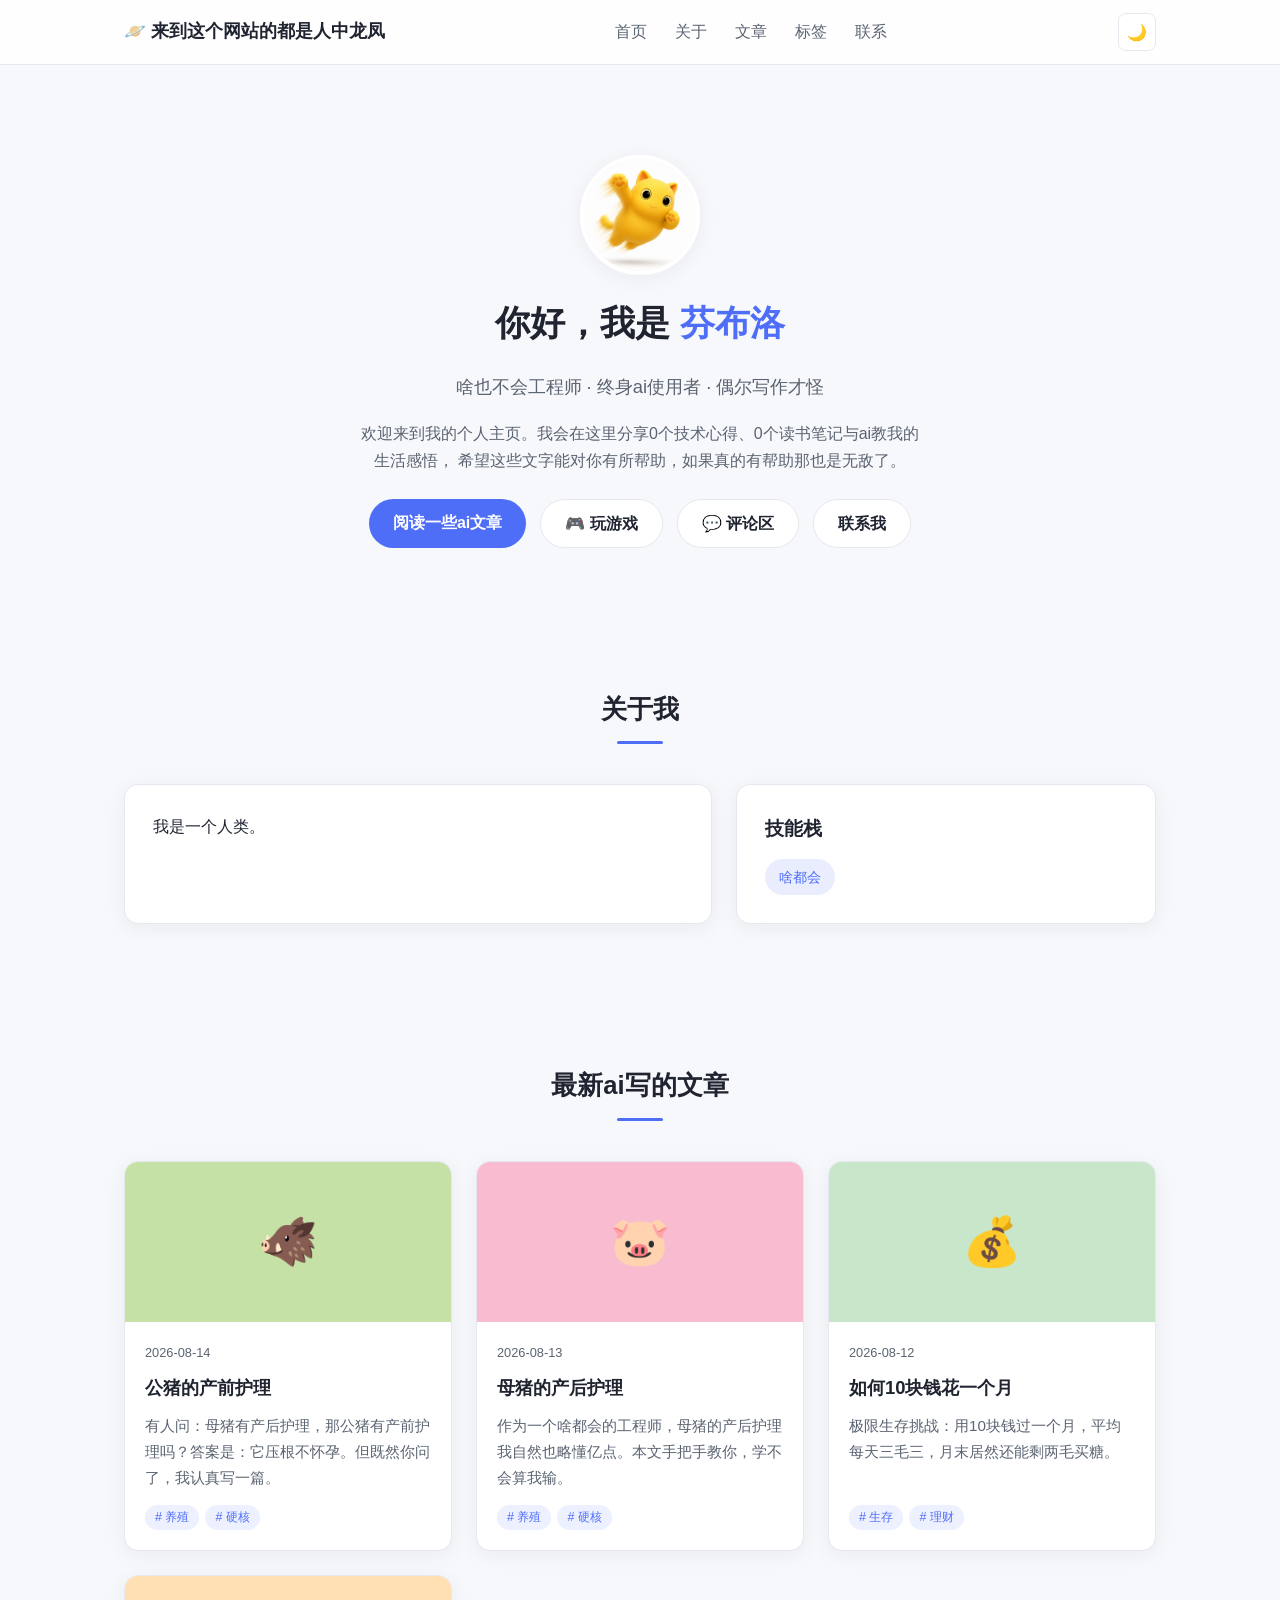
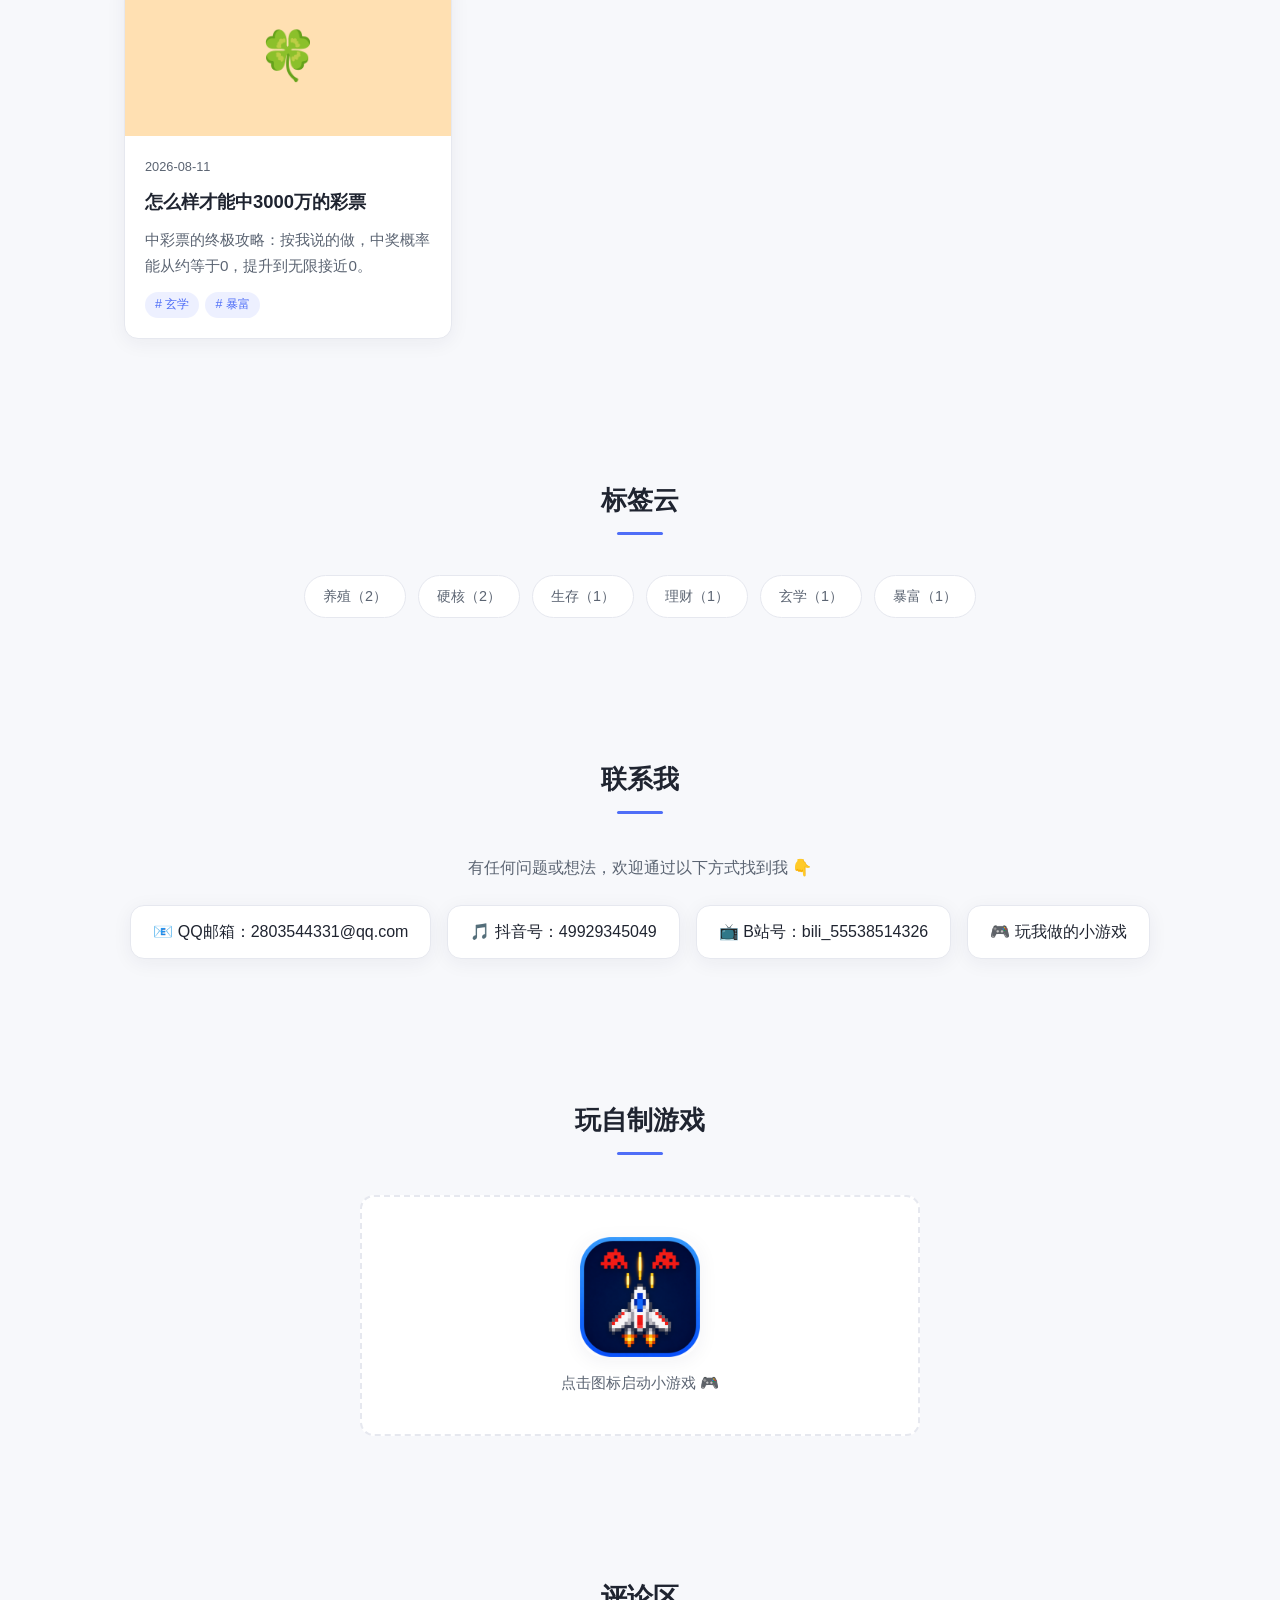
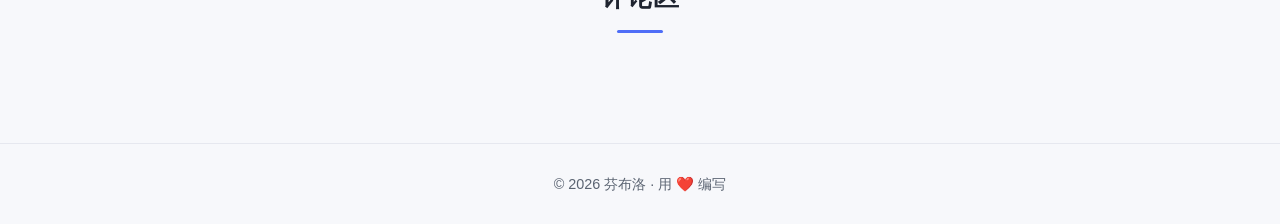
==== commit 039f0d84: "add comments button in hero" ====
--- a/index.html
+++ b/index.html
@@ -39,6 +39,7 @@
         <div class="hero-btns">
           <a class="btn btn-primary" href="#posts">阅读一些ai文章</a>
           <a class="btn btn-ghost" href="#game">🎮 玩游戏</a>
+          <a class="btn btn-ghost" href="#comments">💬 评论区</a>
           <a class="btn btn-ghost" href="#contact">联系我</a>
         </div>
       </div>
--- a/styles.css
+++ b/styles.css
@@ -169,6 +169,10 @@
   border-radius: var(--radius); background: #0a0a1a;
 }
 
+/* Comments */
+.comments-container { max-width: 780px; }
+.giscus-wrap { margin-top: 8px; }
+
 /* Footer */
 .site-footer { border-top: 1px solid var(--border); padding: 28px 0; text-align: center; color: var(--text-muted); font-size: 0.9rem; }
 
